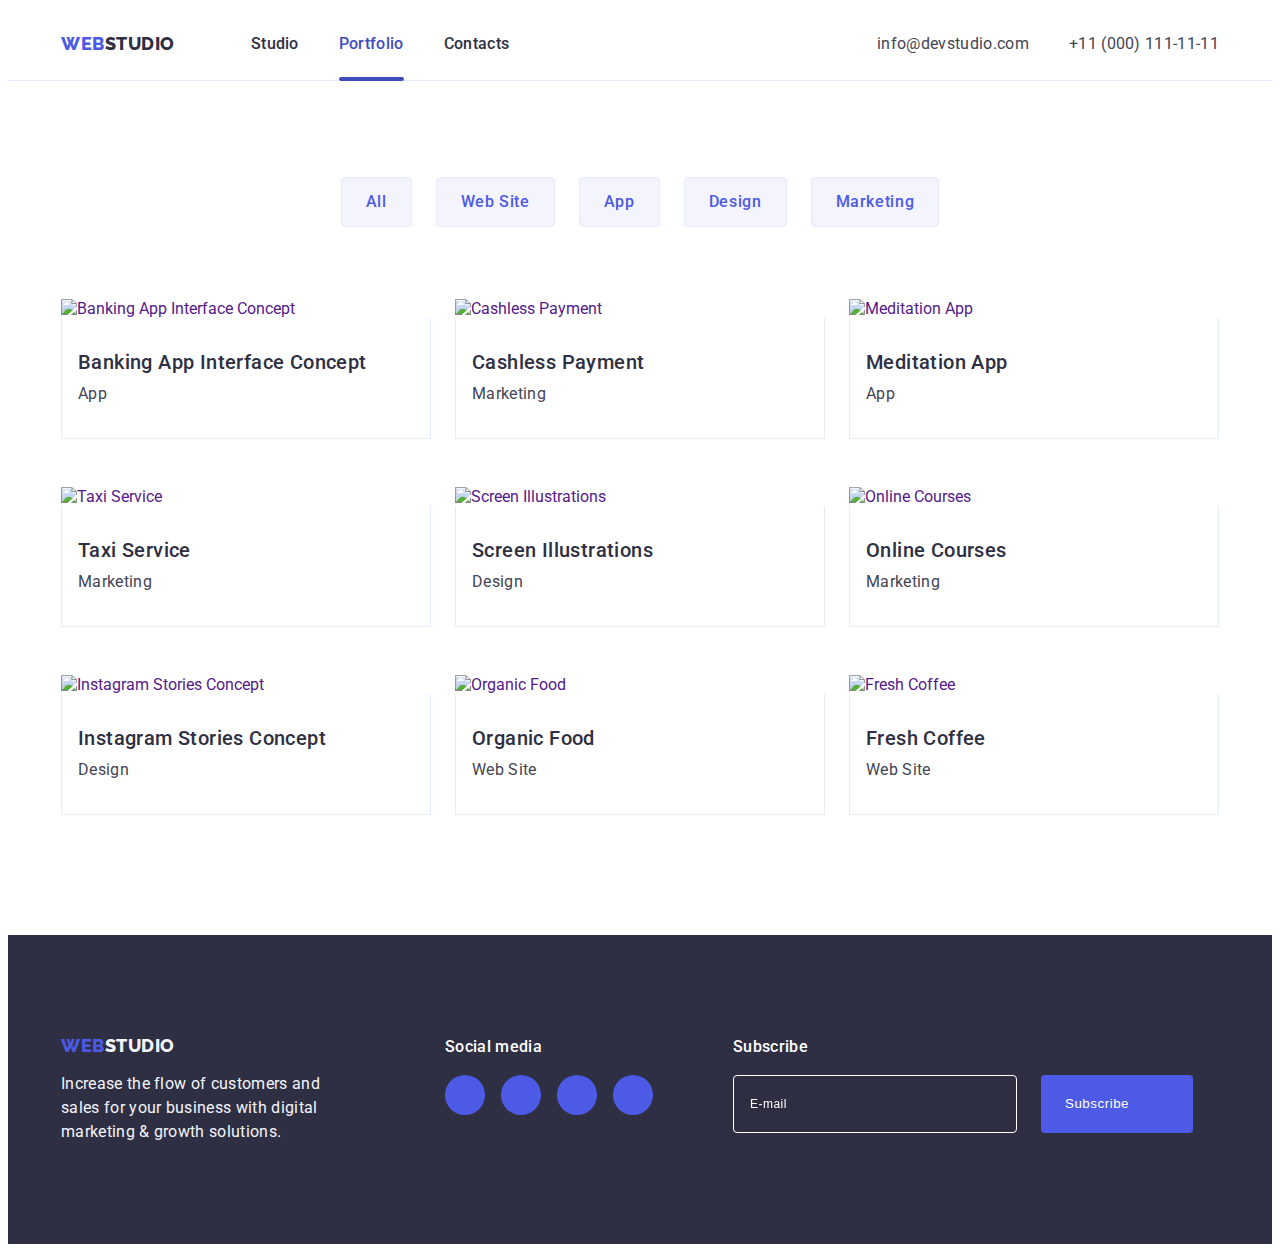
==== portfolio.html @ 2c28e445 "Adaptive hero" ====
<!DOCTYPE html>
<html lang="en">
  <head>
    <meta charset="UTF-8" />
    <meta http-equiv="X-UA-Compatible" content="IE=edge" />
    <meta name="viewport" content="width=device-width, initial-scale=1.0" />
    <title>Portfolio</title>
    <link rel="preconnect" href="https://fonts.googleapis.com" />
    <link rel="preconnect" href="https://fonts.gstatic.com" crossorigin />
    <link
      href="https://fonts.googleapis.com/css2?family=Raleway:wght@800&family=Roboto:wght@400;500;700;900&display=swap"
      rel="stylesheet"
    />
    <link
      rel="stylesheet"
      href="https://cdnjs.cloudflare.com/ajax/libs/modern-normalize/1.1.0/modern-normalize.min.css"
      integrity="sha512-wpPYUAdjBVSE4KJnH1VR1HeZfpl1ub8YT/NKx4PuQ5NmX2tKuGu6U/JRp5y+Y8XG2tV+wKQpNHVUX03MfMFn9Q=="
      crossorigin="anonymous"
      referrerpolicy="no-referrer"
    />
    <link rel="stylesheet" href="./css/styles.css" />
    <link rel="stylesheet" href="./css/media.css" />
  </head>
  <body>
    <!--Header Website-->
    <header class="header-main">
      <div class="container header-main-container">
        <nav class="nav-main">
          <a href="./index.html" class="logo link"
            >Web<span class="logo-header-text">Studio</span></a
          >
          <ul class="menu list">
            <li class="menu-item">
              <a class="menu-item-link link" href="./index.html">Studio</a>
            </li>
            <li class="menu-item">
              <a class="menu-item-link link current" href="./portfolio.html"
                >Portfolio</a
              >
            </li>
            <li class="menu-item">
              <a class="menu-item-link link" href="">Contacts</a>
            </li>
          </ul>
        </nav>
        <address class="address-main">
          <ul class="contact-main list">
            <li class="email">
              <a class="menu-item-address link" href="mailto:info@devstudio.com"
                >info@devstudio.com</a
              >
            </li>
            <li class="tel">
              <a class="menu-item-address link" href="tel:+110001111111"
                >+11 (000) 111-11-11</a
              >
            </li>
          </ul>
        </address>
      </div>
    </header>
    <!--Body Website-->
    <main>
      <!--Buttons & Projects-->
      <section class="projects">
        <div class="container projects-container">
          <h1 class="projects-title visuallyhidden">All projects</h1>
          <ul class="projects-menu-button list">
            <li class="projects-menu-item-button">
              <button type="button" class="projects-button">All</button>
            </li>
            <li class="projects-menu-item-button">
              <button type="button" class="projects-button">Web Site</button>
            </li>
            <li class="projects-menu-item-button">
              <button type="button" class="projects-button">App</button>
            </li>
            <li class="projects-menu-item-button">
              <button type="button" class="projects-button">Design</button>
            </li>
            <li class="projects-menu-item-button">
              <button type="button" class="projects-button">Marketing</button>
            </li>
          </ul>
          <ul class="projects-menu list">
            <li class="projects-menu-item">
              <a class="project-link link" href="">
                <div class="projects-color-wrap">
                  <img
                    class="projects-img"
                    src="./images/banking-app.jpg"
                    alt="Banking App Interface Concept"
                    width="360"
                  />
                  <p class="projects-cover-text">
                    14 Stylish and User-Friendly App Design Concepts · Task
                    Manager App · Calorie Tracker App · Exotic Fruit Ecommerce
                    App · Cloud Storage App
                  </p>
                </div>
                <div class="projects-wrap">
                  <h2 class="projects-subtitle">
                    Banking App Interface Concept
                  </h2>
                  <p class="projects-text">App</p>
                </div>
              </a>
            </li>
            <li class="projects-menu-item">
              <a class="project-link link" href="">
                <div class="projects-color-wrap">
                  <img
                    class="projects-img"
                    src="./images/cashless-payment.jpg"
                    alt="Cashless Payment"
                    width="360"
                  />
                  <p class="projects-cover-text">
                    14 Stylish and User-Friendly App Design Concepts · Task
                    Manager App · Calorie Tracker App · Exotic Fruit Ecommerce
                    App · Cloud Storage App
                  </p>
                </div>
                <div class="projects-wrap">
                  <h2 class="projects-subtitle">Cashless Payment</h2>
                  <p class="projects-text">Marketing</p>
                </div></a
              >
            </li>
            <li class="projects-menu-item">
              <a class="project-link link" href=""
                ><div class="projects-color-wrap">
                  <img
                    class="projects-img"
                    src="./images/meditation-app.jpg"
                    alt="Meditation App"
                    width="360"
                  />
                  <p class="projects-cover-text">
                    14 Stylish and User-Friendly App Design Concepts · Task
                    Manager App · Calorie Tracker App · Exotic Fruit Ecommerce
                    App · Cloud Storage App
                  </p>
                </div>
                <div class="projects-wrap">
                  <h2 class="projects-subtitle">Meditation App</h2>
                  <p class="projects-text">App</p>
                </div></a
              >
            </li>
            <li class="projects-menu-item">
              <a class="project-link link" href=""
                ><div class="projects-color-wrap">
                  <img
                    class="projects-img"
                    src="./images/taxi-service.jpg"
                    alt="Taxi Service"
                    width="360"
                  />
                  <p class="projects-cover-text">
                    14 Stylish and User-Friendly App Design Concepts · Task
                    Manager App · Calorie Tracker App · Exotic Fruit Ecommerce
                    App · Cloud Storage App
                  </p>
                </div>
                <div class="projects-wrap">
                  <h2 class="projects-subtitle">Taxi Service</h2>
                  <p class="projects-text">Marketing</p>
                </div></a
              >
            </li>
            <li class="projects-menu-item">
              <a class="project-link link" href=""
                ><div class="projects-color-wrap">
                  <img
                    class="projects-img"
                    src="./images/screen-illustrations.jpg"
                    alt="Screen Illustrations"
                    width="360"
                  />
                  <p class="projects-cover-text">
                    14 Stylish and User-Friendly App Design Concepts · Task
                    Manager App · Calorie Tracker App · Exotic Fruit Ecommerce
                    App · Cloud Storage App
                  </p>
                </div>
                <div class="projects-wrap">
                  <h2 class="projects-subtitle">Screen Illustrations</h2>
                  <p class="projects-text">Design</p>
                </div></a
              >
            </li>
            <li class="projects-menu-item">
              <a class="project-link link" href=""
                ><div class="projects-color-wrap">
                  <img
                    class="projects-img"
                    src="./images/online-courses.jpg"
                    alt="Online Courses"
                    width="360"
                  />
                  <p class="projects-cover-text">
                    14 Stylish and User-Friendly App Design Concepts · Task
                    Manager App · Calorie Tracker App · Exotic Fruit Ecommerce
                    App · Cloud Storage App
                  </p>
                </div>
                <div class="projects-wrap">
                  <h2 class="projects-subtitle">Online Courses</h2>
                  <p class="projects-text">Marketing</p>
                </div></a
              >
            </li>
            <li class="projects-menu-item">
              <a class="project-link link" href=""
                ><div class="projects-color-wrap">
                  <img
                    class="projects-img"
                    src="./images/instagram-stories.jpg"
                    alt="Instagram Stories Concept"
                    width="360"
                  />
                  <p class="projects-cover-text">
                    14 Stylish and User-Friendly App Design Concepts · Task
                    Manager App · Calorie Tracker App · Exotic Fruit Ecommerce
                    App · Cloud Storage App
                  </p>
                </div>
                <div class="projects-wrap">
                  <h2 class="projects-subtitle">Instagram Stories Concept</h2>
                  <p class="projects-text">Design</p>
                </div></a
              >
            </li>
            <li class="projects-menu-item">
              <a class="project-link link" href=""
                ><div class="projects-color-wrap">
                  <img
                    class="projects-img"
                    src="./images/organic-food.jpg"
                    alt="Organic Food"
                    width="360"
                  />
                  <p class="projects-cover-text">
                    14 Stylish and User-Friendly App Design Concepts · Task
                    Manager App · Calorie Tracker App · Exotic Fruit Ecommerce
                    App · Cloud Storage App
                  </p>
                </div>
                <div class="projects-wrap">
                  <h2 class="projects-subtitle">Organic Food</h2>
                  <p class="projects-text">Web Site</p>
                </div></a
              >
            </li>
            <li class="projects-menu-item">
              <a class="project-link link" href=""
                ><div class="projects-color-wrap">
                  <img
                    class="projects-img"
                    src="./images/fresh-coffee.jpg"
                    alt="Fresh Coffee"
                    width="360"
                  />
                  <p class="projects-cover-text">
                    14 Stylish and User-Friendly App Design Concepts · Task
                    Manager App · Calorie Tracker App · Exotic Fruit Ecommerce
                    App · Cloud Storage App
                  </p>
                </div>
                <div class="projects-wrap">
                  <h2 class="projects-subtitle">Fresh Coffee</h2>
                  <p class="projects-text">Web Site</p>
                </div></a
              >
            </li>
          </ul>
        </div>
      </section>
    </main>
    <!--Footer Website-->
    <footer class="footer-main">
      <div class="container logo-footer-container">
        <div class="logo-footer">
          <a href="./index.html" class="logo link"
            >Web<span class="logo-footer-text">Studio</span></a
          >
          <p class="text-footer">
            Increase the flow of customers and sales for your business with
            digital marketing & growth solutions.
          </p>
        </div>
        <div class="social">
          <p class="social-title">Social media</p>
          <ul class="social-footer-list list">
            <li class="social-footer-item">
              <a href="" class="social-footer-link">
                <svg class="social-list-icon" width="24" height="24">
                  <use href="./images/icons.svg#icon-footer-instagram"></use>
                </svg>
              </a>
            </li>
            <li class="social-footer-item">
              <a href="" class="social-footer-link">
                <svg class="social-list-icon" width="24" height="24">
                  <use href="./images/icons.svg#icon-footer-twitter"></use>
                </svg>
              </a>
            </li>
            <li class="social-footer-item">
              <a href="" class="social-footer-link">
                <svg class="social-list-icon" width="24" height="24">
                  <use href="./images/icons.svg#icon-footer-facebook"></use>
                </svg>
              </a>
            </li>
            <li class="social-footer-item">
              <a href="" class="social-footer-link">
                <svg class="social-list-icon" width="24" height="24">
                  <use href="./images/icons.svg#icon-team-linkedin"></use>
                </svg>
              </a>
            </li>
          </ul>
        </div>
        <div class="subscribe">
          <p class="subscribe-title">Subscribe</p>
          <form class="subscribe-form">
            <label class="subscribe-label">
              <input
                type="email"
                placeholder="E-mail"
                class="subscribe-text"
                name="subscribe"
                pattern="([A-z0-9_.-]{1,})@([A-z0-9_.-]{1,}).([A-z]{2,8})"
                required
              />
            </label>
            <button type="submit" class="subscribe-btn">
              <span class="subscribe-wrapper"
                >Subscribe
                <svg class="subscribe-icon" width="24" height="24">
                  <use href="./images/icons.svg#icon-subscribe"></use>
                </svg>
              </span>
            </button>
          </form>
        </div>
      </div>
    </footer>
  </body>
</html>
---- css/styles.css ----
/*---------------VAR---------------*/
:root{
    --color-main-text:#2e2f42;
    --color-second-text: #434455;
    --color-hover: #404BBF;
    --color-logo-button: #4D5AE5;
    --color-fon-text-button: #FFFFFF;
    --color-footer-fon: #F4F4FD;
    --color-border-button: #E7E9FC;
    --primary-font: 'Roboto', sans-serif;
    --secondary-font: 'Raleway', sans-serif;
    --background-color: #FFFFFF;
    --bg-gradient: linear-gradient(rgba(46, 47, 66, 0.7), rgba(46, 47, 66, 0.7));
    --transform-hover-focus: 250ms cubic-bezier(0.4, 0, 0.2, 1);
}

/*---------------MAIN---------------*/
h1, h2, h3, h4, h5, h6, p{
    margin-top: 0;
    margin-bottom: 0;
}

ul, ol{
    margin-top: 0;
    margin-bottom: 0;
    padding-left: 0;
}

button{
    cursor: pointer;
}

img{    
    display: block;
    max-width: 100%;
    height: auto;
}

.list{
    list-style: none;
}

.link{
    text-decoration: none;
}

body {
    font-family: var(--primary-font);
    color: var(--color-second-text);   
    background-color: var(--background-color);
}

.container {
    max-width: 428px;
    padding-left: 15px;
    padding-right: 15px;
    margin-left: auto;
    margin-right: auto;
}

/* .container{
    max-width: 1158px;
    padding: 0 15px;
    margin: 0 auto;
} */

.section{
    padding-top: 120px;
    padding-bottom: 120px;
}

/*---------------HEADER---------------*/
.header-main-container{
display: flex;
align-items: center;
}

.header-main {
    padding-top: 24px;
    padding-bottom: 24px;
    border-bottom: solid 1px #E7E9FC;    
}

.nav-main {
    display: flex;
    align-items: center;
}

.logo {
    font-family: var(--secondary-font);
    font-weight: 800;
    font-size: 18px;
    line-height: 1.17;
    letter-spacing: 0.03em;
    text-transform: uppercase;
    color: var(--color-logo-button);
    margin-right: 76px;
}

.logo-header-text{
    color: var(--color-main-text);
}

.menu {
    display: flex;
    align-items: center;
    gap: 40px;
}

.menu-item {
}

.menu-item-link { 
    font-weight: 500;
    font-size: 16px;
    line-height: 1.5;
    letter-spacing: 0.02em;
    color: var(--color-main-text); 
    transition: color var(--transform-hover-focus);
}

.menu-item-address{
    line-height: 1.5;
    letter-spacing: 0.02em;
    color: var(--color-second-text);
    transition: color var(--transform-hover-focus);
}

.menu-item-link:hover,
.menu-item-link:focus,
.menu-item-address:hover,
.menu-item-address:focus
{
    color: var(--color-hover);    
}

.address-main {    
    font-style: normal;      
    line-height: 1.5;
    letter-spacing: 0.02em;
    color: var(--color-second-text);
    margin-left: auto;
}

.contact-main {    
    color: var(--color-second-text);
    display: flex;
    align-items: center;    
    gap: 40px;
}

.email {        
    line-height: 1.5;         
    letter-spacing: 0.02em;
    color: var(--color-second-text);
}

.tel {    
    line-height: 1.5;
    letter-spacing: 0.02em;
    color: var(--color-second-text);
}

.current{
    position: relative;
    color: var(--color-hover);
}

.current::after{
    content: '';
    position: absolute;
    left: 0;
    bottom: -28px;
    width: 100%;
    height: 4px;
    border-radius: 2px;
    background-color: var(--color-hover);
}

/*---------------HERO---------------*/
.hero {
    background-color: var(--color-main-text);   
    background-image: var(--bg-gradient), url(../images/hero-bg-mob.jpg); 
    background-repeat: no-repeat;
    background-position: center;
    background-size: cover;
    padding-top: 112px;
    padding-bottom: 112px;
    max-width: 1440px;;            
}

@media (min-device-pixel-ratio: 2),
(min-resolution: 192dpi),
(min-resolution: 2dppx) {
    .hero {
        background-image: var(--bg-gradient), url(../images/hero-bg-mob2x.jpg);
    }
}

.hero-title {      
/*    font-size: 56px;
    line-height: 1.07;*/
    font-size: 36px;
    line-height: 1.11;
    text-align: center;
    letter-spacing: 0.02em;
    color: var(--color-fon-text-button);
    max-width: 496px;    
    margin-left: auto;
    margin-right: auto;
    margin-bottom: 48px;
}

.hero-button {
    background-color: var(--color-logo-button);
    box-shadow: 0px 4px 4px rgba(0, 0, 0, 0.15);
    border-radius: 4px;
    font-family: var(--primary-font);
    font-weight: 500;
    font-size: 16px;
    line-height: 1.5;
    letter-spacing: 0.04em;
    color: var(--color-fon-text-button);
    padding: 16px 32px;
    margin: 0 auto;
    display: block;
    border:none;
    transition: background-color var(--transform-hover-focus), box-shadow var(--transform-hover-focus);
}

.hero-button:hover,
.hero-button:focus {
background-color: var(--color-hover);
box-shadow: 0px 4px 4px rgba(0, 0, 0, 0.15);
}

/*---------------BENEFITS---------------*/

.benefits {
}

.benefits-title {      
}

.benefits-menu {
    display: flex;
    align-items: center;
    justify-content: center;
    flex-wrap: wrap;
    gap: 24px;
}

.benefits-menu-item {
    width: calc((100% - 72px) / 4);
}

.benefits-subtitle {
    font-weight: 500;
    font-size: 20px;
    line-height: 1.2;
    letter-spacing: 0.02em;
    color: var(--color-main-text);
    margin-bottom: 8px;
}

.benefits-text {
    line-height: 1.5;
    letter-spacing: 0.01em;
    color: var(--color-second-text);
    max-width: 264px;
}

.benefits-svg{
    display: flex;
    justify-content: center;
    align-items: center;
    background-color: var(--color-footer-fon);
    border-radius: 4px;
    width: 264px;
    height: 112px;
    margin-bottom: 8px;
}

/*---------------WE DOING---------------*/
.we-doing {
    padding-bottom: 120px;
}

.we-doing-title {
    font-size: 36px;
    line-height: 1.11;
    text-align: center;
    letter-spacing: 0.02em;
    text-transform: capitalize;
    color: var(--color-main-text);    
}

.we-doing-menu {
    display: flex;
    align-items: center;
    gap: 24px;
    margin-top: 72px;    
    justify-content: center;
    flex-wrap: wrap;
}

.we-doing-menu-item {
    width: calc((100% - 48px) / 3);
}

.we-doing-img {
}

/*---------------TEAM---------------*/

.team {
    background-color: var(--color-footer-fon); 
}

.team-title {
    font-size: 36px;
    line-height: 1.11;
    text-align: center;
    letter-spacing: 0.02em;
    text-transform: capitalize;
    color: var(--color-main-text);
    margin-bottom: 72px;    
}

.team-menu {
    display: flex;
    align-items: center;
    gap: 24px;            
    justify-content: center;
    flex-wrap: wrap;
}

.team-menu-item {
    background-color: var(--color-fon-text-button);
    box-shadow: 0px 1px 6px rgba(46, 47, 66, 0.08), 0px 1px 1px rgba(46, 47, 66, 0.16), 0px 2px 1px rgba(46, 47, 66, 0.08);
    border-radius: 0px 0px 4px 4px;
    width: calc((100% - 72px) / 4);
}

.team-img {
}

.team-subtitle {
    font-weight: 500;
    font-size: 20px;
    line-height: 1.2;
    text-align: center;
    letter-spacing: 0.02em;
    color: var(--color-main-text);
    margin-bottom: 8px;
}

.team-text {
    line-height: 1.5;
    text-align: center;
    letter-spacing: 0.02em;
    color: var(--color-second-text);   
}

.team-wrap{
    padding-top: 32px;
    padding-bottom: 32px;
    box-shadow: 0px 1px 6px rgba(46, 47, 66, 0.08), 0px 1px 1px rgba(46, 47, 66, 0.16), 0px 2px 1px rgba(46, 47, 66, 0.08);
    border-radius: 0px 0px 4px 4px;
}

.social-list-team{
    display: flex;
    justify-content: center;
    gap: 24px;
    margin-top: 8px;    
}

.social-list-team-item{
width: 40px;
height: 40px;
}

.social-link-team{
    width: 100%;
    height: 100%;
    border-radius: 50%;
    background-color: var(--color-logo-button);
    display: flex;
    justify-content: center;
    align-items: center;
    transition: background-color var(--transform-hover-focus);
}

.social-link-team:hover,
.social-link-team:focus{
    background-color: var(--color-hover);
}

.social-list-icon {
    fill: var(--color-footer-fon);    
    transition: fill var(--transform-hover-focus);
}

.social-link-team:hover .social-list-icon,
.social-link-team:focus .social-list-icon {
    fill: var(--color-footer-fon);
}

/*-------------CUSTOMERS------------------*/
.customers {}

.section {}

.container {}

.customers-title {
    font-size: 36px;
    line-height: 1.11;
    text-align: center;
    letter-spacing: 0.02em;
    color: var(--color-main-text);    
    margin-bottom: 72px;
}

.customers-list {
    display: flex;
    align-items: center;
    justify-content: center;
    flex-wrap: wrap;
    gap: 24px;    
}

.customers-list-item {  
    width: calc((100% - 120px) / 6);
    width: 168px;
    height: 88px;
}

.customers-icon {
    fill:#8E8F99;
    transition: fill var(--transform-hover-focus);    
}

.customers-link{
    display: flex;
    justify-content: center;
    align-items: center;
    width: 100%;
    height: 100%;
    border: 1px solid #8E8F99;
    border-radius: 4px;
    transition: border-color var(--transform-hover-focus);
}

.customers-link:hover, .customers-link:focus{
border-color: var(--color-hover);
}

.customers-link:hover .customers-icon,
.customers-link:focus .customers-icon {
    fill: var(--color-hover);        
}
/*---------------PROJECTS---------------*/

.projects-container{
}
    
.projects {
    padding-top: 96px;
    padding-bottom: 120px;
}

.projects-title {}

.projects-menu-button {
    display: flex;
    align-items: center;
    gap: 24px;
    justify-content: center;
    flex-wrap: wrap;
    margin-bottom: 72px;
}

.projects-menu-item-button {     
}

.projects-button {
    background: var(--color-footer-fon);
    border: 1px solid var(--color-border-button);
    font-size: 16px;
    border-radius: 4px;
    font-weight: 500;
    line-height: 1.5;
    text-align: center;
    color: var(--color-logo-button);
    font-family: var(--primary-font);
    letter-spacing: 0.04em;
    padding: 12px 24px;
    transition: color var(--transform-hover-focus),
    background-color var(--transform-hover-focus),
    box-shadow var(--transform-hover-focus);
}

.projects-menu {
    display: flex;
    align-items: center;
    gap: 48px 24px;
    justify-content: center;
    flex-wrap: wrap;    
}

.projects-menu-item {
    width: calc((100% - 48px) / 3);       
}

.projects-color-wrap{
    position: relative;
    overflow: hidden;
}

.projects-cover-text {
    position: absolute;
    top: 0;
    line-height: 1.50;
    letter-spacing: 0.02em;
    color: var(--color-footer-fon);
    background-color: var(--color-logo-button);
    height: 100%;
    padding-top: 40px;
    padding-left: 32px;
    padding-right: 32px;
    transform: translateY(100%);
    overflow: auto;
    transition: transform var(--transform-hover-focus);
}

.projects-img {    
}

.projects-subtitle {
    font-weight: 500;
    font-size: 20px;
    line-height: 1.2;
    letter-spacing: 0.02em;
    color: var(--color-main-text);
    margin-bottom: 8px;
    
}

.projects-text {
    line-height: 1.5;
    letter-spacing: 0.02em;
    color: var(--color-second-text);
    transition: color var(--transform-hover-focus);    
}

.projects-text-button:hover,
.projects-text-button:focus{
    color: var(--color-fon-text-button);
}

.projects-button:hover,
.projects-button:focus {
    background-color: var(--color-hover);
    color: var(--color-fon-text-button);
    box-shadow: 0px 4px 4px rgba(0, 0, 0, 0.15);
}

.project-link {
    display: block;
    transition: box-shadow var(--transform-hover-focus);
    }

.project-link:hover,
.project-link:focus{
    box-shadow: 0px 1px 6px rgba(46, 47, 66, 0.08),
    0px 1px 1px rgba(46, 47, 66, 0.16), 0px 2px 1px rgba(46, 47, 66, 0.08);
}

.project-link:hover .projects-cover-text,
.project-link:focus .projects-cover-text{
    transform: translate(0);    
}

.projects-wrap {
    padding-top: 32px;
    padding-bottom: 32px;
    padding-left: 16px;
    border: 1px solid #E7E9FC;
    border-top:none;
}

/*---------------FOOTER---------------*/

.footer-main{
    background: var(--color-main-text);
    padding-top: 100px;
    padding-bottom: 100px;
}

.text-footer {      
    line-height: 1.5;
    letter-spacing: 0.02em;
    color: var(--color-footer-fon);
    margin-top: 16px;
    max-width: 264px;
}

.logo-footer-text {
    color: var(--color-footer-fon);    
}

.logo-footer-container{
    display: flex;
    align-items: baseline;
    justify-content: baseline;
}

.social{
    margin-left: 120px;    
}

.social-title {
font-weight: 500;
line-height: 1.50;
letter-spacing: 0.02em;
color: var(--background-color);
}

.social-footer-list {
    display: flex;
    justify-content: start;
    gap: 16px;
    margin-top: 16px;
}

.social-footer-item{
    width: 40px;
    height: 40px;
}

.social-footer-link {
    width: 100%;
    height: 100%;
    border-radius: 50%;
    background-color: var(--color-logo-button);
    display: flex;
    justify-content: center;
    align-items: center;
    transition: background-color var(--transform-hover-focus);
}

.social-footer-link:hover,
.social-footer-link:focus {
    background-color: #31D0AA;
}

.social-list-icon {
    fill: var(--color-footer-fon);
    transition: fill var(--transform-hover-focus);
}

.social-footer-link:hover .social-list-icon,
.social-footer-link:focus .social-list-icon {
    fill: var(--color-footer-fon);
}

.subscribe {
    margin-left:80px;
}

.subscribe-title {    
    font-weight: 500;
    line-height: 1.50;
    letter-spacing: 0.02em;
    color: var(--background-color);
    margin-bottom: 16px;
}

.subscribe-form {
    display: flex;
}

.subscribe-text{
    border: 1px solid var(--background-color);
    filter: drop-shadow(0px 4px 4px rgba(0, 0, 0, 0.15));
    border-radius: 4px;
    outline: none;    
    width: 264px;
    height: 40px;
    background-color: transparent;
    padding-left: 16px;
    padding-top: 8px;
    padding-bottom: 8px;
    color: var(--background-color);  
    font-size: 12px;
    line-height: 2.0;
    letter-spacing: 0.04em;
}

.subscribe-text::placeholder {
    color: var(--background-color);  
    font-size: 12px;
    line-height: 2.0;
    align-items: center;
    letter-spacing: 0.04em;
}

.subscribe-label {
    margin-right: 24px;
}

.subscribe-btn {
    background-color: var(--color-logo-button);
    border-radius: 4px;
    font-weight: 500;
    line-height: 1.5;
    align-items: center;
    text-align: center;
    letter-spacing: 0.04em;
    padding: 8px 64px 8px 24px;
    color: var(--color-fon-text-button);
    border: none;
    transition: background-color var(--transform-hover-focus), box-shadow var(--transform-hover-focus);
}

.subscribe-btn:hover,
.subscribe-btn:focus {
    background-color: var(--color-hover);
    box-shadow: 0px 4px 4px rgba(0, 0, 0, 0.15);
}

.subscribe-wrapper{
    position: relative;    
}

.subscribe-icon{
    position: absolute;
    margin-left: 16px;
    fill: var(--color-footer-fon);
    transition: fill var(--transform-hover-focus);
}

/*--------------MODAL WINDOW-----------------*/
.backdrop {
    position: fixed;
    z-index: 100;
    top: 0;
    left: 0;
    width: 100%;
    height: 100%;
    background-color:rgba(46, 47, 66, 0.4);
    transition: opacity var(--transform-hover-focus), visibility var(--transform-hover-focus);
}

.modal {
    position: absolute;
    top: 50%;
    left:50%;
    transform: translate(-50%, -50%) scaleY(1);
    transition: transform var(--transform-hover-focus);
    width: 408px;
    height: 576px;
    background-color:#FCFCFC;
    box-shadow: 0px 1px 1px rgba(0, 0, 0, 0.14), 0px 1px 3px rgba(0, 0, 0, 0.12), 0px 2px 1px rgba(0, 0, 0, 0.2);
    border-radius: 4px;
    padding: 72px 24px 24px 24px;    
}

.backdrop.is-hidden .modal {
    transform: translate(-50%, -50%) scaleY(0);
}

.modal-close-btn {
    position: absolute;
    top: 24px;
    right: 24px;
    display: flex;
    justify-content:center;
    align-items: center;
    width: 24px;
    height: 24px;
    background-color:var(--color-border-button);
    border: 1px solid rgba(0, 0, 0, 0.1);
    border-radius: 50%;
    transition: background-color var(--transform-hover-focus);
}

.modal-close-btn:hover,
.modal-close-btn:focus{
    background-color: var(--color-hover);
}

.modal-close-btn-icon{
transition: fill var(--transform-hover-focus);
}

.modal-close-btn:hover .modal-close-btn-icon,
.modal-close-btn:focus .modal-close-btn-icon {
    fill: var(--color-fon-text-button);
        
}

.backdrop.is-hidden{
    opacity: 0;
    visibility: hidden;
    pointer-events: none;
}

.no-scroll{
overflow: hidden;
}

/*--------------MODAL FORM---------------------*/
.modal-title {
    font-weight: 500;
    line-height: 1.5;
    text-align: center;
    letter-spacing: 0.02em;
    color: var(--color-main-text);    
    margin-bottom: 16px;
}

.modal-form {
    display: flex;
    flex-direction: column;
}

.modal-form-input {
    width: 100%;
    height: 40px;
    border: 1px solid rgba(46, 47, 66, 0.4);
    border-radius: 4px;
    padding-left: 38px;  
    transition: border-color var(--transform-hover-focus);  
}

.modal-form-input-desc {
    display: block;
    font-size: 12px;
    line-height: 1.17;
    letter-spacing: 0.04em;
    color: #8E8F99;
    margin-bottom: 4px;
}

.modal-label{
    margin-bottom: 8px;
}

.input-icon-wrapper{
    display: block;
    position: relative;
}

.user-name-icon{
    position: absolute;
    top: 50%;
    left: 16px;
    transform: translateY(-50%);
    transition: fill var(--transform-hover-focus);
}

.modal-form-input:focus {
    outline: none;
    border-color: var(--color-logo-button);
}

.modal-form-input:focus + .user-name-icon{
    fill: var(--color-logo-button);
}

.modal-form-comment{
    resize: none;
    width: 100%;
    height: 120px;
    padding: 8px 16px;
    border: 1px solid rgba(46, 47, 66, 0.4);
    border-radius: 4px;
    transition: border-color var(--transform-hover-focus);
}

.modal-form-comment:focus{
    outline: none;
    border-color: var(--color-logo-button);
}

.modal-form-comment::placeholder {
    font-size: 12px;
    line-height: 1.17;
    letter-spacing: 0.04em;
    color: rgba(46, 47, 66, 0.4);
}

.modal-form-checkbox{
    transition: border-color var(--transform-hover-focus);
}

.modal-form-checkbox-desc{
    display: flex;
    align-items: center;
    font-size: 12px;
    line-height: 1.17;
    letter-spacing: 0.04em;
    color: #8E8F99;
    margin-bottom: 24px;
}

.modal-form-checkbox-desc span {
    width: 16px;
    height: 16px;
    border: 1px solid rgba(46, 47, 66, 0.4);
    border-radius: 2px;
    cursor: pointer;
    margin-right: 8px;
    display: flex;
    align-items: center;
    justify-content: center;
    fill: transparent;
}

.modal-form-checkbox:checked+.modal-form-checkbox-desc span {
    background-color: var(--color-hover);
    border: none;
    fill: var(--background-color);
}

.modal-form-checkbox:focus+.modal-form-checkbox-desc span {
    border-color: var(--color-logo-button);
}

/*.modal-form-checkbox-desc::before{
    content: '';
    display: block;
    width: 16px;
    height: 16px;
    border: 1px solid rgba(46, 47, 66, 0.4);
    border-radius: 2px;
    cursor: pointer;
    margin-right: 8px;
}

.modal-form-checkbox:checked + .modal-form-checkbox-desc::before{
    background-color: var(--color-hover);
    border: 1px solid #404BBF;
    border-radius: 2px;
    background-image: url(../images/checkbox-modal.svg);
    background-repeat: no-repeat;   
    background-position: center; 
}

.modal-form-checkbox:focus + .modal-form-checkbox-desc::before {
    border-color: var(--color-logo-button);
}*/

.modal-send-button {
    background-color: var(--color-logo-button);
    align-self: center;
    min-width: 169px;
    height: 56px;
    box-shadow: 0px 4px 4px rgba(0, 0, 0, 0.15);
    border-radius: 4px;
    font-family: var(--primary-font);
    font-weight: 500;
    font-size: 16px;
    line-height: 1.5;
    letter-spacing: 0.04em;
    color: var(--color-fon-text-button);
    padding: 16px 32px;
    margin: 0 auto;
    display: block;
    border: none;
    transition: background-color var(--transform-hover-focus), box-shadow var(--transform-hover-focus);
}

.modal-send-button:hover,
.modal-send-button:focus {
    background-color: var(--color-hover);
    box-shadow: 0px 4px 4px rgba(0, 0, 0, 0.15);
}

.link-policy {
    color: var(--color-logo-button);
}

.link-policy:hover,
.link-policy:focus {
    color: var(--color-hover);
}
/*-----------HIDDEN TEXT---------------------*/

.visuallyhidden {
    position: absolute;
    width: 1px;
    height: 1px;
    margin: -1px;
    border: 0;
    padding: 0;
    white-space: nowrap;
    clip-path: inset(100%);
    clip: rect(0 0 0 0);
    overflow: hidden;
}
---- css/media.css ----
@media screen and (min-width: 480px) {
    .container {
        max-width: 480px;
    }
}

@media screen and (min-width: 768px) {
    .container {
        max-width: 768px;
    }

    .hero {    
    background-image: var(--bg-gradient), url(../images/hero-bg-tab.jpg);
    }

@media (min-device-pixel-ratio: 2),
(min-resolution: 192dpi),
(min-resolution: 2dppx) {
    .hero {
        background-image: var(--bg-gradient), url(../images/hero-bg-tab2x.jpg);
    }
}

.hero-title {
    font-size: 56px;
    line-height: 1.07;
}

}    

@media screen and (min-width: 1200px) {
    .container {
        max-width: 1158px;
    }

    /*---------------HERO---------------*/
.hero {
    padding-top: 188px;
    padding-bottom: 188px;
    background-image: var(--bg-gradient), url(../images/hero-bg.jpg);
}

@media (min-device-pixel-ratio: 2),
(min-resolution: 192dpi),
(min-resolution: 2dppx) {
    .hero {
        background-image: var(--bg-gradient), url(../images/hero-bg2x.jpg);
    }
}
}
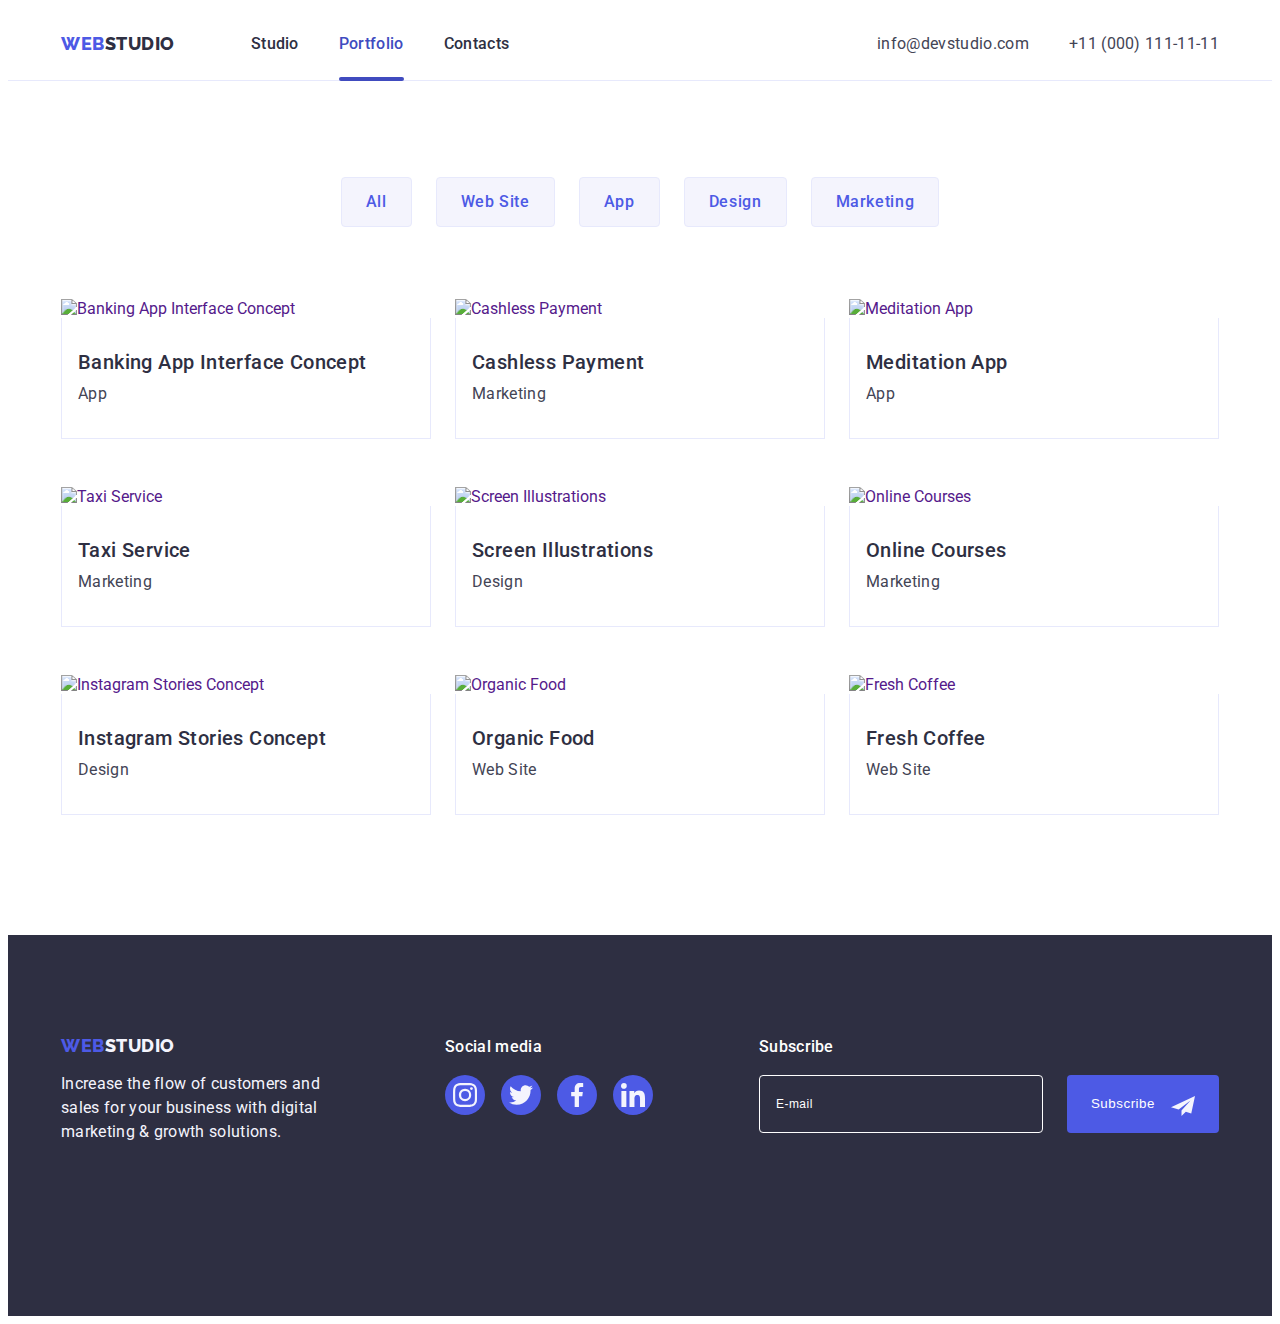
==== commit ed0c8bbe: "Add adaptive header" ====
--- a/portfolio.html
+++ b/portfolio.html
@@ -57,6 +57,11 @@
             </li>
           </ul>
         </address>
+        <button class="menu-button" type="button">
+          <svg class="menu-icon" width="32" height="22">
+            <use href="./images/icons.svg#icon-menu"></use>
+          </svg>
+        </button>
       </div>
     </header>
     <!--Body Website-->
--- a/css/styles.css
+++ b/css/styles.css
@@ -34,6 +34,7 @@
     display: block;
     max-width: 100%;
     height: auto;
+    width: 100%;
 }
 
 .list{
@@ -58,21 +59,16 @@
     margin-right: auto;
 }
 
-/* .container{
-    max-width: 1158px;
-    padding: 0 15px;
-    margin: 0 auto;
-} */
-
 .section{
-    padding-top: 120px;
-    padding-bottom: 120px;
+    padding-top: 96px;
+    padding-bottom: 96px;
 }
 
 /*---------------HEADER---------------*/
 .header-main-container{
 display: flex;
 align-items: center;
+justify-content: space-between;
 }
 
 .header-main {
@@ -83,7 +79,7 @@
 
 .nav-main {
     display: flex;
-    align-items: center;
+    align-items: center;    
 }
 
 .logo {
@@ -101,80 +97,8 @@
     color: var(--color-main-text);
 }
 
-.menu {
-    display: flex;
-    align-items: center;
-    gap: 40px;
-}
-
-.menu-item {
-}
-
-.menu-item-link { 
-    font-weight: 500;
-    font-size: 16px;
-    line-height: 1.5;
-    letter-spacing: 0.02em;
-    color: var(--color-main-text); 
-    transition: color var(--transform-hover-focus);
-}
-
-.menu-item-address{
-    line-height: 1.5;
-    letter-spacing: 0.02em;
-    color: var(--color-second-text);
-    transition: color var(--transform-hover-focus);
-}
-
-.menu-item-link:hover,
-.menu-item-link:focus,
-.menu-item-address:hover,
-.menu-item-address:focus
-{
-    color: var(--color-hover);    
-}
-
-.address-main {    
-    font-style: normal;      
-    line-height: 1.5;
-    letter-spacing: 0.02em;
-    color: var(--color-second-text);
-    margin-left: auto;
-}
-
-.contact-main {    
-    color: var(--color-second-text);
-    display: flex;
-    align-items: center;    
-    gap: 40px;
-}
-
-.email {        
-    line-height: 1.5;         
-    letter-spacing: 0.02em;
-    color: var(--color-second-text);
-}
-
-.tel {    
-    line-height: 1.5;
-    letter-spacing: 0.02em;
-    color: var(--color-second-text);
-}
-
-.current{
-    position: relative;
-    color: var(--color-hover);
-}
-
-.current::after{
-    content: '';
-    position: absolute;
-    left: 0;
-    bottom: -28px;
-    width: 100%;
-    height: 4px;
-    border-radius: 2px;
-    background-color: var(--color-hover);
+.menu, .address-main {
+    display: none;
 }
 
 /*---------------HERO---------------*/
@@ -186,7 +110,7 @@
     background-size: cover;
     padding-top: 112px;
     padding-bottom: 112px;
-    max-width: 1440px;;            
+    /* max-width: 1440px;             */
 }
 
 @media (min-device-pixel-ratio: 2),
@@ -244,71 +168,39 @@
 
 .benefits-menu {
     display: flex;
-    align-items: center;
     justify-content: center;
     flex-wrap: wrap;
     gap: 24px;
 }
 
 .benefits-menu-item {
-    width: calc((100% - 72px) / 4);
+    flex-basis: 100%;    
 }
 
 .benefits-subtitle {
-    font-weight: 500;
-    font-size: 20px;
-    line-height: 1.2;
+    font-weight: 700;
+    font-size: 36px;
+    line-height: 1.11;
     letter-spacing: 0.02em;
     color: var(--color-main-text);
     margin-bottom: 8px;
 }
 
 .benefits-text {
+    font-weight: 500;
+    font-size: 16px;
     line-height: 1.5;
     letter-spacing: 0.01em;
-    color: var(--color-second-text);
-    max-width: 264px;
+    color: var(--color-second-text);    
 }
 
 .benefits-svg{
-    display: flex;
-    justify-content: center;
-    align-items: center;
-    background-color: var(--color-footer-fon);
-    border-radius: 4px;
-    width: 264px;
-    height: 112px;
-    margin-bottom: 8px;
+    display: none;
 }
 
 /*---------------WE DOING---------------*/
 .we-doing {
-    padding-bottom: 120px;
-}
-
-.we-doing-title {
-    font-size: 36px;
-    line-height: 1.11;
-    text-align: center;
-    letter-spacing: 0.02em;
-    text-transform: capitalize;
-    color: var(--color-main-text);    
-}
-
-.we-doing-menu {
-    display: flex;
-    align-items: center;
-    gap: 24px;
-    margin-top: 72px;    
-    justify-content: center;
-    flex-wrap: wrap;
-}
-
-.we-doing-menu-item {
-    width: calc((100% - 48px) / 3);
-}
-
-.we-doing-img {
+    display: none;
 }
 
 /*---------------TEAM---------------*/
@@ -339,7 +231,7 @@
     background-color: var(--color-fon-text-button);
     box-shadow: 0px 1px 6px rgba(46, 47, 66, 0.08), 0px 1px 1px rgba(46, 47, 66, 0.16), 0px 2px 1px rgba(46, 47, 66, 0.08);
     border-radius: 0px 0px 4px 4px;
-    width: calc((100% - 72px) / 4);
+    flex-basis: 100%;    
 }
 
 .team-img {
@@ -428,12 +320,12 @@
     align-items: center;
     justify-content: center;
     flex-wrap: wrap;
-    gap: 24px;    
+    gap: 16px;    
 }
 
 .customers-list-item {  
     width: calc((100% - 120px) / 6);
-    width: 168px;
+    width: 190px;
     height: 88px;
 }
 
@@ -595,30 +487,44 @@
 
 .footer-main{
     background: var(--color-main-text);
-    padding-top: 100px;
-    padding-bottom: 100px;
-}
-
-.text-footer {      
+    padding-top: 96px;
+    padding-bottom: 96px;
+}
+
+ .logo-footer {
+    margin: 0 auto;    
+} 
+
+.logo {
+    display: block;
+    margin: 0 auto; 
+    text-align: center;    
+}
+
+.logo-footer-text {
+    color: var(--color-footer-fon);
+}
+
+.text-footer {
     line-height: 1.5;
     letter-spacing: 0.02em;
     color: var(--color-footer-fon);
     margin-top: 16px;
-    max-width: 264px;
-}
-
-.logo-footer-text {
-    color: var(--color-footer-fon);    
+    max-width: 264px;  
+    margin-bottom: 72px;
 }
 
 .logo-footer-container{
     display: flex;
     align-items: baseline;
-    justify-content: baseline;
+    justify-content: baseline;    
+    flex-wrap: wrap;
 }
 
 .social{
-    margin-left: 120px;    
+    margin: 0 auto;
+    text-align:center;  
+    margin-bottom: 72px;
 }
 
 .social-title {
@@ -667,7 +573,8 @@
 }
 
 .subscribe {
-    margin-left:80px;
+    margin: 0 auto;
+    text-align:center;
 }
 
 .subscribe-title {    
@@ -679,24 +586,24 @@
 }
 
 .subscribe-form {
-    display: flex;
+    display: block;     
 }
 
 .subscribe-text{
     border: 1px solid var(--background-color);
-    filter: drop-shadow(0px 4px 4px rgba(0, 0, 0, 0.15));
+    /*box-shadow: 0px 4px 4px rgba(0, 0, 0, 0.15);*/
     border-radius: 4px;
-    outline: none;    
-    width: 264px;
+    outline: none;        
+    width: 100%;
     height: 40px;
     background-color: transparent;
     padding-left: 16px;
     padding-top: 8px;
     padding-bottom: 8px;
     color: var(--background-color);  
-    font-size: 12px;
+    font-size: 16px;
     line-height: 2.0;
-    letter-spacing: 0.04em;
+    letter-spacing: 0.04em;    
 }
 
 .subscribe-text::placeholder {
@@ -704,11 +611,12 @@
     font-size: 12px;
     line-height: 2.0;
     align-items: center;
-    letter-spacing: 0.04em;
+    letter-spacing: 0.04em;    
+    opacity: 0.6;
 }
 
 .subscribe-label {
-    margin-right: 24px;
+    margin-right: 24px;    
 }
 
 .subscribe-btn {
@@ -723,6 +631,7 @@
     color: var(--color-fon-text-button);
     border: none;
     transition: background-color var(--transform-hover-focus), box-shadow var(--transform-hover-focus);
+    margin-top: 16px;
 }
 
 .subscribe-btn:hover,
@@ -988,6 +897,18 @@
 .link-policy:focus {
     color: var(--color-hover);
 }
+
+/*-----------MENU BURGER--------------*/
+
+.menu-button{
+    border: transparent;
+    background-color: transparent;
+}
+
+.menu-icon{    
+    stroke: var(--color-main-text);
+    transition: stroke var(--transform-hover-focus);
+}
 /*-----------HIDDEN TEXT---------------------*/
 
 .visuallyhidden {
--- a/css/media.css
+++ b/css/media.css
@@ -1,14 +1,109 @@
-@media screen and (min-width: 480px) {
+@media screen and (min-width: 428px) {
     .container {
-        max-width: 480px;
-    }
-}
-
+        max-width: 428px;
+    }
+
+    /*---------------TEAM---------------*/
+     .team > .container {
+     width: 294px; 
+}
+
+.benefits-menu, .team-menu {
+    gap: 72px 24px;
+}
+
+.customers-list {
+    gap: 72px 16px;
+}
+
+/*-------CONTAINER 768px-----------------*/
 @media screen and (min-width: 768px) {
     .container {
         max-width: 768px;
     }
 
+    /*---------------HEADER--------------*/
+        .menu-button{
+            display: none;
+        }
+        .menu {
+            display: flex;
+            align-items: center;
+            gap: 40px;
+            margin-left: 76px;
+        }
+    
+        .menu-item {}
+    
+        .menu-item-link {
+            font-weight: 500;
+            font-size: 16px;
+            line-height: 1.5;
+            letter-spacing: 0.02em;
+            color: var(--color-main-text);
+            transition: color var(--transform-hover-focus);
+        }
+    
+        .menu-item-address {
+            line-height: 1.5;
+            letter-spacing: 0.02em;
+            color: var(--color-second-text);
+            transition: color var(--transform-hover-focus);
+        }
+    
+        .menu-item-link:hover,
+        .menu-item-link:focus,
+        .menu-item-address:hover,
+        .menu-item-address:focus {
+            color: var(--color-hover);    
+        }
+    .address-main {
+        font-weight: 400;
+        font-size: 12px;
+        line-height: 1.17;
+        letter-spacing: 0.04em;
+        font-style: normal;        
+        color: var(--color-second-text);
+        margin-left: auto;
+        display: block;
+        }
+    
+        .contact-main {
+            color: var(--color-second-text);
+            display: flex;
+            align-items: center;
+            gap: 12px;
+            flex-direction: column;
+        }
+    
+        .email {
+            line-height: 1.5;
+            letter-spacing: 0.02em;
+            color: var(--color-second-text);
+        }
+    
+        .tel {
+            line-height: 1.5;
+            letter-spacing: 0.02em;
+            color: var(--color-second-text);
+        }
+    
+        .current {
+            position: relative;
+            color: var(--color-hover);
+        }
+    
+        .current::after {
+            content: '';
+            position: absolute;
+            left: 0;
+            bottom: -40px;
+            width: 100%;
+            height: 4px;
+            border-radius: 2px;
+            background-color: var(--color-hover);
+        }
+    /*---------------HERO---------------*/
     .hero {    
     background-image: var(--bg-gradient), url(../images/hero-bg-tab.jpg);
     }
@@ -26,14 +121,110 @@
     line-height: 1.07;
 }
 
+/*---------------BENEFITS---------------*/
+.benefits-menu-item {
+    flex-basis: calc((100% - 24px) / 2);
+}  
+
+.benefits-menu {
+    gap: 72px 24px;
+}
+
+/*---------------TEAM---------------*/
+ .team > .container {
+    width: 582px;
+} 
+
+.team-menu-item {
+    flex-basis: calc((100% - 24px) / 2);
+}
+
+.team-menu {
+    gap: 64px 24px;
+}
+
+/*---------------CUSTOMERS---------------*/
+.customers>.container {
+    width: 582px;
+}
+
+.customers-list-item {
+    flex-basis: calc((100% - 48px) / 3);
+    width: 168px;
+}
+
+.customers-list {
+    gap: 72px 24px;
+}
+
+/*------------FOOTER--------------*/
+.footer-main > .container {
+    width: 582px;
+}
+
+.social {
+    margin-left: 24px;
+    text-align: left;
+}
+
+.text-footer {
+    margin-bottom: 72px;
+}
+
+.subscribe {
+    margin-left: 0;
+    margin: 0;
+    text-align: left;
+}
+
+.subscribe-btn {
+    margin-top: 0;
+}
+
+.logo-footer {
+    margin: 0;
+}
+
+.logo {
+    display: inline;
+    margin: 0;
+    text-align: left;
+}
+
+.subscribe-text {
+    width: 264px;
+    font-size: 12px;
 }    
 
+/*-------CONTAINER 1200px-----------------*/
 @media screen and (min-width: 1200px) {
     .container {
         max-width: 1158px;
     }
 
-    /*---------------HERO---------------*/
+    .section {
+    padding-top: 120px;
+    padding-bottom: 120px;
+}
+
+/*--------------HEADER-----------------*/
+.contact-main {
+    gap: 40px;
+    flex-direction: row;
+}
+
+.current::after {
+    content: '';
+    bottom: -28px;
+}
+
+.address-main {
+    font-weight: 400;
+    font-size: 16px;
+    line-height: 1.5;
+    letter-spacing: 0.02em;
+}
+/*---------------HERO---------------*/
 .hero {
     padding-top: 188px;
     padding-bottom: 188px;
@@ -47,4 +238,122 @@
         background-image: var(--bg-gradient), url(../images/hero-bg2x.jpg);
     }
 }
+
+/*---------------BENEFITS---------------*/
+.benefits-svg {
+    display: flex;
+    justify-content: center;
+    align-items: center;
+    background-color: var(--color-footer-fon);
+    border-radius: 4px;
+    width: 264px;
+    height: 112px;
+    margin-bottom: 8px;
+}
+
+.benefits-subtitle {
+    font-weight: 500;
+    font-size: 20px;
+    line-height: 1.2;
+}
+
+.benefits-text {
+    font-weight: 400;     
+}
+
+.benefits-menu-item {
+    flex-basis: calc((100% - 72px) / 4);
+}
+
+.benefits-menu, .team-menu {
+    gap: 24px;
+}
+
+.customers-list {
+    gap: 16px;
+}
+
+/*---------------WE DOING---------------*/
+.we-doing {
+    display: block;
+    padding-bottom: 120px;
+}
+
+.we-doing-title {
+    font-size: 36px;
+    line-height: 1.11;
+    text-align: center;
+    letter-spacing: 0.02em;
+    text-transform: capitalize;
+    color: var(--color-main-text);
+}
+
+.we-doing-menu {
+    display: flex;
+    align-items: center;
+    gap: 24px;
+    margin-top: 72px;
+    justify-content: center;
+    flex-wrap: wrap;
+}
+
+.we-doing-menu-item {
+    width: calc((100% - 48px) / 3);
+}
+
+/*---------------TEAM---------------*/
+
+.team > .container {
+    width: 1200px;
+}
+
+.team-menu-item {
+    flex-basis: calc((100% - 72px) / 4);
+}
+
+/*---------------CUSTOMERS---------------*/
+.customers > .container {
+    width: 1200px;
+}
+
+.customers-list-item {
+    flex-basis: calc((100% - 120px) / 6);        
+}
+
+/*-------------FOOTER--------------------*/
+.footer-main { 
+    padding-top: 100px;
+    padding-bottom: 100px;
+}
+
+.footer-main > .container {
+    width: 1200px;
+}
+
+.social {
+    margin-left: 120px;
+    text-align: left;
+}
+
+
+ .subscribe {
+    margin-left: 80px;
+}
+
+.logo-footer {
+    margin: 0;
+}
+
+.subscribe-form {
+    display: flex;
+}
+
+.subscribe-label {
+    margin-right: 24px;    
+}
+
+.subscribe-text::placeholder {
+    opacity: 1;
+}
+
 }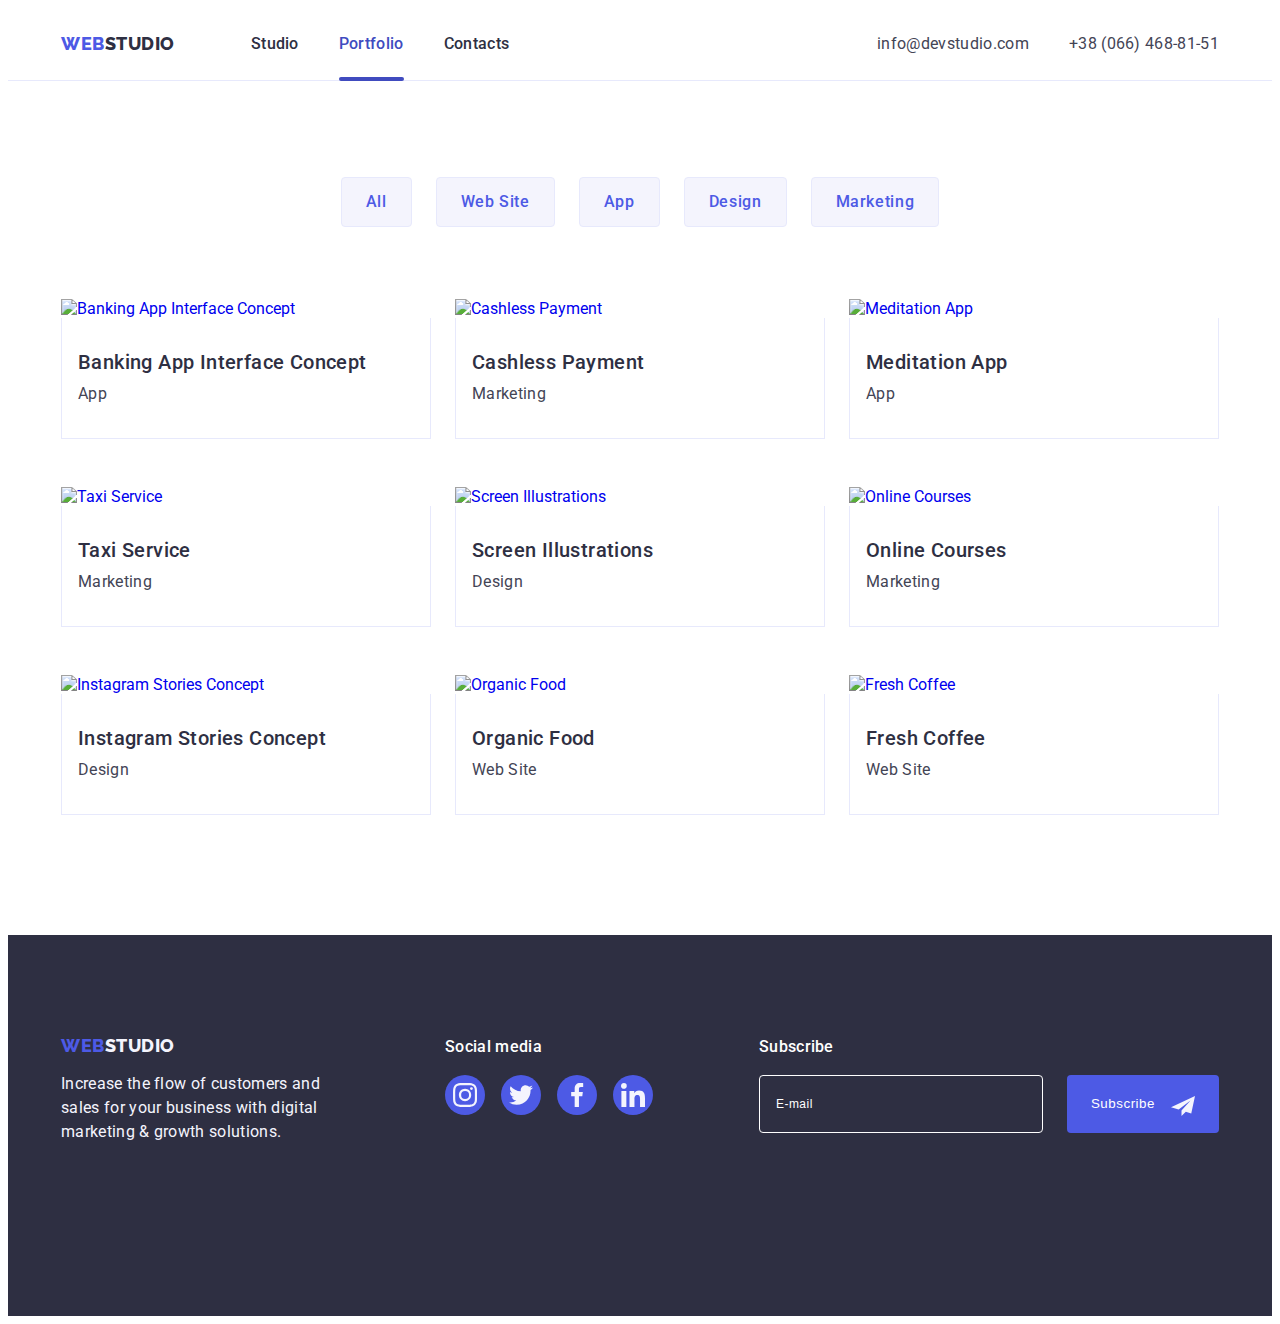
==== commit 42c8b30c: "Add SEO" ====
--- a/portfolio.html
+++ b/portfolio.html
@@ -4,7 +4,11 @@
     <meta charset="UTF-8" />
     <meta http-equiv="X-UA-Compatible" content="IE=edge" />
     <meta name="viewport" content="width=device-width, initial-scale=1.0" />
-    <title>Portfolio</title>
+    <title>Portfolio WebStudio</title>
+    <meta
+      name="description"
+      content="Projects WebStudio for Ukraine and Europe in Kharkov. Tel/Viber/Telegram +380664688151."
+    />
     <link rel="preconnect" href="https://fonts.googleapis.com" />
     <link rel="preconnect" href="https://fonts.gstatic.com" crossorigin />
     <link
@@ -39,29 +43,126 @@
               >
             </li>
             <li class="menu-item">
-              <a class="menu-item-link link" href="">Contacts</a>
+              <a class="menu-item-link link" href="./index.html">Contacts</a>
             </li>
           </ul>
         </nav>
         <address class="address-main">
           <ul class="contact-main list">
             <li class="email">
-              <a class="menu-item-address link" href="mailto:info@devstudio.com"
+              <a
+                class="menu-item-address link"
+                href="mailto:info@seoinar.com.ua"
                 >info@devstudio.com</a
               >
             </li>
             <li class="tel">
-              <a class="menu-item-address link" href="tel:+110001111111"
-                >+11 (000) 111-11-11</a
+              <a class="menu-item-address link" href="tel:+380664688151"
+                >+38 (066) 468-81-51</a
               >
             </li>
           </ul>
         </address>
-        <button class="menu-button" type="button">
+        <button class="menu-button" type="button" data-menu-open>
           <svg class="menu-icon" width="32" height="22">
             <use href="./images/icons.svg#icon-menu"></use>
           </svg>
         </button>
+      </div>
+      <!--MOBILE MENU-->
+      <div class="mob-menu is-hidden" data-menu>
+        <button type="button" class="menu-close-btn" data-menu-close>
+          <svg class="menu-close-btn-icon" width="8" height="8">
+            <use href="./images/icons.svg#icon-close-modal"></use>
+          </svg>
+        </button>
+        <nav>
+          <ul class="mob-menu-list list">
+            <li class="mob-menu-item">
+              <a class="mob-menu-item-link link" href="./index.html">Studio</a>
+            </li>
+            <li class="mob-menu-item">
+              <a
+                class="mob-menu-item-link link current-mob"
+                href="./portfolio.html"
+                >Portfolio</a
+              >
+            </li>
+            <li class="mob-menu-item">
+              <a class="mob-menu-item-link link" href="./index.html"
+                >Contacts</a
+              >
+            </li>
+          </ul>
+        </nav>
+        <div>
+          <address class="mob-address-main">
+            <ul class="mob-menu-contact-main list">
+              <li class="mob-menu-tel">
+                <a class="mob-menu-item-tel link" href="tel:+380664688151"
+                  >+38 (066) 468-81-51</a
+                >
+              </li>
+              <li class="mob-menu-email">
+                <a
+                  class="mob-menu-item-email link"
+                  href="mailto:info@seoinar.com.ua"
+                  >info@seoinar.com.ua</a
+                >
+              </li>
+            </ul>
+          </address>
+          <ul class="mob-social-list-team list">
+            <li class="mob-social-list-team-item">
+              <a
+                href="https://www.instagram.com/seoinar/"
+                class="mob-social-link-team"
+                target="_blank"
+                rel="nofollow noopener"
+              >
+                <svg class="mob-social-list-icon" width="24" height="24">
+                  <use href="./images/icons.svg#icon-team-instagram"></use>
+                </svg>
+              </a>
+            </li>
+            <li class="mob-social-list-team-item">
+              <a
+                href="https://twitter.com/SEOinar"
+                class="mob-social-link-team"
+                target="_blank"
+                rel="nofollow noopener"
+              >
+                <svg class="mob-social-list-icon" width="24" height="24">
+                  <use href="./images/icons.svg#icon-team-twitter"></use>
+                </svg>
+              </a>
+            </li>
+            <li class="mob-social-list-team-item">
+              <a
+                href="https://www.facebook.com/studio.seoinar"
+                class="mob-social-link-team"
+                target="_blank"
+                rel="nofollow noopener"
+              >
+                <svg class="mob-social-list-icon" width="24" height="24">
+                  <use href="./images/icons.svg#icon-team-facebook"></use>
+                </svg>
+              </a>
+            </li>
+            <li class="mob-social-list-team-item">
+              <a
+                href="https://www.linkedin.com/in/seoinar/"
+                class="mob-social-link-team"
+                target="_blank"
+                rel="nofollow noopener"
+              >
+                <svg class="mob-social-list-icon" width="24" height="24">
+                  <use href="./images/icons.svg#icon-team-linkedin"></use>
+                </svg>
+              </a>
+            </li>
+          </ul>
+        </div>
       </div>
     </header>
     <!--Body Website-->
@@ -89,14 +190,37 @@
           </ul>
           <ul class="projects-menu list">
             <li class="projects-menu-item">
-              <a class="project-link link" href="">
+              <a class="project-link link" href="./portfolio.html">
                 <div class="projects-color-wrap">
-                  <img
-                    class="projects-img"
-                    src="./images/banking-app.jpg"
-                    alt="Banking App Interface Concept"
-                    width="360"
-                  />
+                  <picture>
+                    <source
+                      srcset="
+                        ./images/banking-app.jpg    1x,
+                        ./images/banking-app-2x.jpg 2x
+                      "
+                      media="(min-width: 1158px)"
+                    />
+                    <source
+                      srcset="
+                        ./images/banking-app-tab.jpg    1x,
+                        ./images/banking-app-tab-2x.jpg 2x
+                      "
+                      media="(min-width: 768px)"
+                    />
+                    <source
+                      srcset="
+                        ./images/banking-app-mob.jpg    1x,
+                        ./images/banking-app-mob-2x.jpg 2x
+                      "
+                      media="(max-width: 767px)"
+                    />
+                    <img
+                      class="projects-img"
+                      src="./images/banking-app-mob.jpg"
+                      alt="Banking App Interface Concept"
+                      width="396"
+                    />
+                  </picture>
                   <p class="projects-cover-text">
                     14 Stylish and User-Friendly App Design Concepts · Task
                     Manager App · Calorie Tracker App · Exotic Fruit Ecommerce
@@ -112,14 +236,37 @@
               </a>
             </li>
             <li class="projects-menu-item">
-              <a class="project-link link" href="">
+              <a class="project-link link" href="./portfolio.html">
                 <div class="projects-color-wrap">
-                  <img
-                    class="projects-img"
-                    src="./images/cashless-payment.jpg"
-                    alt="Cashless Payment"
-                    width="360"
-                  />
+                  <picture>
+                    <source
+                      srcset="
+                        ./images/cashless-payment.jpg    1x,
+                        ./images/cashless-payment-2x.jpg 2x
+                      "
+                      media="(min-width: 1158px)"
+                    />
+                    <source
+                      srcset="
+                        ./images/cashless-payment-tab.jpg    1x,
+                        ./images/cashless-payment-tab-2x.jpg 2x
+                      "
+                      media="(min-width: 768px)"
+                    />
+                    <source
+                      srcset="
+                        ./images/cashless-payment-mob.jpg    1x,
+                        ./images/cashless-payment-mob-2x.jpg 2x
+                      "
+                      media="(max-width: 767px)"
+                    />
+                    <img
+                      class="projects-img"
+                      src="./images/cashless-payment-mob.jpg"
+                      alt="Cashless Payment"
+                      width="396"
+                    />
+                  </picture>
                   <p class="projects-cover-text">
                     14 Stylish and User-Friendly App Design Concepts · Task
                     Manager App · Calorie Tracker App · Exotic Fruit Ecommerce
@@ -133,14 +280,37 @@
               >
             </li>
             <li class="projects-menu-item">
-              <a class="project-link link" href=""
+              <a class="project-link link" href="./portfolio.html"
                 ><div class="projects-color-wrap">
-                  <img
-                    class="projects-img"
-                    src="./images/meditation-app.jpg"
-                    alt="Meditation App"
-                    width="360"
-                  />
+                  <picture>
+                    <source
+                      srcset="
+                        ./images/meditation-app.jpg    1x,
+                        ./images/meditation-app-2x.jpg 2x
+                      "
+                      media="(min-width: 1158px)"
+                    />
+                    <source
+                      srcset="
+                        ./images/meditation-app-tab.jpg    1x,
+                        ./images/meditation-app-tab-2x.jpg 2x
+                      "
+                      media="(min-width: 768px)"
+                    />
+                    <source
+                      srcset="
+                        ./images/meditation-app-mob.jpg    1x,
+                        ./images/meditation-app-mob-2x.jpg 2x
+                      "
+                      media="(max-width: 767px)"
+                    />
+                    <img
+                      class="projects-img"
+                      src="./images/meditation-app-mob.jpg"
+                      alt="Meditation App"
+                      width="396"
+                    />
+                  </picture>
                   <p class="projects-cover-text">
                     14 Stylish and User-Friendly App Design Concepts · Task
                     Manager App · Calorie Tracker App · Exotic Fruit Ecommerce
@@ -154,14 +324,37 @@
               >
             </li>
             <li class="projects-menu-item">
-              <a class="project-link link" href=""
+              <a class="project-link link" href="./portfolio.html"
                 ><div class="projects-color-wrap">
-                  <img
-                    class="projects-img"
-                    src="./images/taxi-service.jpg"
-                    alt="Taxi Service"
-                    width="360"
-                  />
+                  <picture>
+                    <source
+                      srcset="
+                        ./images/taxi-service.jpg    1x,
+                        ./images/taxi-service-2x.jpg 2x
+                      "
+                      media="(min-width: 1158px)"
+                    />
+                    <source
+                      srcset="
+                        ./images/taxi-service-tab.jpg    1x,
+                        ./images/taxi-service-tab-2x.jpg 2x
+                      "
+                      media="(min-width: 768px)"
+                    />
+                    <source
+                      srcset="
+                        ./images/taxi-service-mob.jpg    1x,
+                        ./images/taxi-service-mob-2x.jpg 2x
+                      "
+                      media="(max-width: 767px)"
+                    />
+                    <img
+                      class="projects-img"
+                      src="./images/taxi-service-mob.jpg"
+                      alt="Taxi Service"
+                      width="396"
+                    />
+                  </picture>
                   <p class="projects-cover-text">
                     14 Stylish and User-Friendly App Design Concepts · Task
                     Manager App · Calorie Tracker App · Exotic Fruit Ecommerce
@@ -175,14 +368,37 @@
               >
             </li>
             <li class="projects-menu-item">
-              <a class="project-link link" href=""
+              <a class="project-link link" href="./portfolio.html"
                 ><div class="projects-color-wrap">
-                  <img
-                    class="projects-img"
-                    src="./images/screen-illustrations.jpg"
-                    alt="Screen Illustrations"
-                    width="360"
-                  />
+                  <picture>
+                    <source
+                      srcset="
+                        ./images/screen-illustrations.jpg    1x,
+                        ./images/screen-illustrations-2x.jpg 2x
+                      "
+                      media="(min-width: 1158px)"
+                    />
+                    <source
+                      srcset="
+                        ./images/screen-illustrations-tab.jpg    1x,
+                        ./images/screen-illustrations-tab-2x.jpg 2x
+                      "
+                      media="(min-width: 768px)"
+                    />
+                    <source
+                      srcset="
+                        ./images/screen-illustrations-mob.jpg    1x,
+                        ./images/screen-illustrations-mob-2x.jpg 2x
+                      "
+                      media="(max-width: 767px)"
+                    />
+                    <img
+                      class="projects-img"
+                      src="./images/screen-illustrations-mob.jpg"
+                      alt="Screen Illustrations"
+                      width="396"
+                    />
+                  </picture>
                   <p class="projects-cover-text">
                     14 Stylish and User-Friendly App Design Concepts · Task
                     Manager App · Calorie Tracker App · Exotic Fruit Ecommerce
@@ -196,14 +412,37 @@
               >
             </li>
             <li class="projects-menu-item">
-              <a class="project-link link" href=""
+              <a class="project-link link" href="./portfolio.html"
                 ><div class="projects-color-wrap">
-                  <img
-                    class="projects-img"
-                    src="./images/online-courses.jpg"
-                    alt="Online Courses"
-                    width="360"
-                  />
+                  <picture>
+                    <source
+                      srcset="
+                        ./images/online-courses.jpg    1x,
+                        ./images/online-courses-2x.jpg 2x
+                      "
+                      media="(min-width: 1158px)"
+                    />
+                    <source
+                      srcset="
+                        ./images/online-courses-tab.jpg    1x,
+                        ./images/online-courses-tab-2x.jpg 2x
+                      "
+                      media="(min-width: 768px)"
+                    />
+                    <source
+                      srcset="
+                        ./images/online-courses-mob.jpg    1x,
+                        ./images/online-courses-mob-2x.jpg 2x
+                      "
+                      media="(max-width: 767px)"
+                    />
+                    <img
+                      class="projects-img"
+                      src="./images/online-courses-mob.jpg"
+                      alt="Online Courses"
+                      width="396"
+                    />
+                  </picture>
                   <p class="projects-cover-text">
                     14 Stylish and User-Friendly App Design Concepts · Task
                     Manager App · Calorie Tracker App · Exotic Fruit Ecommerce
@@ -217,14 +456,37 @@
               >
             </li>
             <li class="projects-menu-item">
-              <a class="project-link link" href=""
+              <a class="project-link link" href="./portfolio.html"
                 ><div class="projects-color-wrap">
-                  <img
-                    class="projects-img"
-                    src="./images/instagram-stories.jpg"
-                    alt="Instagram Stories Concept"
-                    width="360"
-                  />
+                  <picture>
+                    <source
+                      srcset="
+                        ./images/instagram-stories.jpg    1x,
+                        ./images/instagram-stories-2x.jpg 2x
+                      "
+                      media="(min-width: 1158px)"
+                    />
+                    <source
+                      srcset="
+                        ./images/instagram-stories-tab.jpg    1x,
+                        ./images/instagram-stories-tab-2x.jpg 2x
+                      "
+                      media="(min-width: 768px)"
+                    />
+                    <source
+                      srcset="
+                        ./images/instagram-stories-mob.jpg    1x,
+                        ./images/instagram-stories-mob-2x.jpg 2x
+                      "
+                      media="(max-width: 767px)"
+                    />
+                    <img
+                      class="projects-img"
+                      src="./images/instagram-stories-mob.jpg"
+                      alt="Instagram Stories Concept"
+                      width="396"
+                    />
+                  </picture>
                   <p class="projects-cover-text">
                     14 Stylish and User-Friendly App Design Concepts · Task
                     Manager App · Calorie Tracker App · Exotic Fruit Ecommerce
@@ -238,14 +500,37 @@
               >
             </li>
             <li class="projects-menu-item">
-              <a class="project-link link" href=""
+              <a class="project-link link" href="./portfolio.html"
                 ><div class="projects-color-wrap">
-                  <img
-                    class="projects-img"
-                    src="./images/organic-food.jpg"
-                    alt="Organic Food"
-                    width="360"
-                  />
+                  <picture>
+                    <source
+                      srcset="
+                        ./images/organic-food.jpg    1x,
+                        ./images/organic-food-2x.jpg 2x
+                      "
+                      media="(min-width: 1158px)"
+                    />
+                    <source
+                      srcset="
+                        ./images/organic-food-tab.jpg    1x,
+                        ./images/organic-food-tab-2x.jpg 2x
+                      "
+                      media="(min-width: 768px)"
+                    />
+                    <source
+                      srcset="
+                        ./images/organic-food-mob.jpg    1x,
+                        ./images/organic-food-mob-2x.jpg 2x
+                      "
+                      media="(max-width: 767px)"
+                    />
+                    <img
+                      class="projects-img"
+                      src="./images/organic-food-mob.jpg"
+                      alt="Organic Food"
+                      width="396"
+                    />
+                  </picture>
                   <p class="projects-cover-text">
                     14 Stylish and User-Friendly App Design Concepts · Task
                     Manager App · Calorie Tracker App · Exotic Fruit Ecommerce
@@ -259,14 +544,37 @@
               >
             </li>
             <li class="projects-menu-item">
-              <a class="project-link link" href=""
+              <a class="project-link link" href="./portfolio.html"
                 ><div class="projects-color-wrap">
-                  <img
-                    class="projects-img"
-                    src="./images/fresh-coffee.jpg"
-                    alt="Fresh Coffee"
-                    width="360"
-                  />
+                  <picture>
+                    <source
+                      srcset="
+                        ./images/fresh-coffee.jpg    1x,
+                        ./images/fresh-coffee-2x.jpg 2x
+                      "
+                      media="(min-width: 1158px)"
+                    />
+                    <source
+                      srcset="
+                        ./images/fresh-coffee-tab.jpg    1x,
+                        ./images/fresh-coffee-tab-2x.jpg 2x
+                      "
+                      media="(min-width: 768px)"
+                    />
+                    <source
+                      srcset="
+                        ./images/fresh-coffee-mob.jpg    1x,
+                        ./images/fresh-coffee-mob-2x.jpg 2x
+                      "
+                      media="(max-width: 767px)"
+                    />
+                    <img
+                      class="projects-img"
+                      src="./images/fresh-coffee-mob.jpg"
+                      alt="Fresh Coffee"
+                      width="396"
+                    />
+                  </picture>
                   <p class="projects-cover-text">
                     14 Stylish and User-Friendly App Design Concepts · Task
                     Manager App · Calorie Tracker App · Exotic Fruit Ecommerce
@@ -299,28 +607,48 @@
           <p class="social-title">Social media</p>
           <ul class="social-footer-list list">
             <li class="social-footer-item">
-              <a href="" class="social-footer-link">
+              <a
+                href="https://www.instagram.com/seoinar/"
+                class="social-footer-link"
+                target="_blank"
+                rel="nofollow noopener"
+              >
                 <svg class="social-list-icon" width="24" height="24">
                   <use href="./images/icons.svg#icon-footer-instagram"></use>
                 </svg>
               </a>
             </li>
             <li class="social-footer-item">
-              <a href="" class="social-footer-link">
+              <a
+                href="https://twitter.com/SEOinar"
+                class="social-footer-link"
+                target="_blank"
+                rel="nofollow noopener"
+              >
                 <svg class="social-list-icon" width="24" height="24">
                   <use href="./images/icons.svg#icon-footer-twitter"></use>
                 </svg>
               </a>
             </li>
             <li class="social-footer-item">
-              <a href="" class="social-footer-link">
+              <a
+                href="https://www.facebook.com/studio.seoinar"
+                class="social-footer-link"
+                target="_blank"
+                rel="nofollow noopener"
+              >
                 <svg class="social-list-icon" width="24" height="24">
                   <use href="./images/icons.svg#icon-footer-facebook"></use>
                 </svg>
               </a>
             </li>
             <li class="social-footer-item">
-              <a href="" class="social-footer-link">
+              <a
+                href="https://www.linkedin.com/in/seoinar/"
+                class="social-footer-link"
+                target="_blank"
+                rel="nofollow noopener"
+              >
                 <svg class="social-list-icon" width="24" height="24">
                   <use href="./images/icons.svg#icon-team-linkedin"></use>
                 </svg>
@@ -353,5 +681,6 @@
         </div>
       </div>
     </footer>
+    <script src="./js/menu.js" type="module"></script>
   </body>
 </html>
--- a/css/styles.css
+++ b/css/styles.css
@@ -119,11 +119,10 @@
     .hero {
         background-image: var(--bg-gradient), url(../images/hero-bg-mob2x.jpg);
     }
+    
 }
 
 .hero-title {      
-/*    font-size: 56px;
-    line-height: 1.07;*/
     font-size: 36px;
     line-height: 1.11;
     text-align: center;
@@ -160,12 +159,6 @@
 
 /*---------------BENEFITS---------------*/
 
-.benefits {
-}
-
-.benefits-title {      
-}
-
 .benefits-menu {
     display: flex;
     justify-content: center;
@@ -184,6 +177,7 @@
     letter-spacing: 0.02em;
     color: var(--color-main-text);
     margin-bottom: 8px;
+    text-align: center;
 }
 
 .benefits-text {
@@ -234,9 +228,6 @@
     flex-basis: 100%;    
 }
 
-.team-img {
-}
-
 .team-subtitle {
     font-weight: 500;
     font-size: 20px;
@@ -300,12 +291,6 @@
 }
 
 /*-------------CUSTOMERS------------------*/
-.customers {}
-
-.section {}
-
-.container {}
-
 .customers-title {
     font-size: 36px;
     line-height: 1.11;
@@ -353,28 +338,20 @@
 .customers-link:focus .customers-icon {
     fill: var(--color-hover);        
 }
+
 /*---------------PROJECTS---------------*/
-
-.projects-container{
-}
-    
 .projects {
     padding-top: 96px;
     padding-bottom: 120px;
 }
 
-.projects-title {}
-
 .projects-menu-button {
     display: flex;
     align-items: center;
     gap: 24px;
-    justify-content: center;
+    justify-content: left;
     flex-wrap: wrap;
     margin-bottom: 72px;
-}
-
-.projects-menu-item-button {     
 }
 
 .projects-button {
@@ -397,13 +374,13 @@
 .projects-menu {
     display: flex;
     align-items: center;
-    gap: 48px 24px;
+    gap: 48px;
     justify-content: center;
     flex-wrap: wrap;    
 }
 
 .projects-menu-item {
-    width: calc((100% - 48px) / 3);       
+    width: 100%;       
 }
 
 .projects-color-wrap{
@@ -427,9 +404,6 @@
     transition: transform var(--transform-hover-focus);
 }
 
-.projects-img {    
-}
-
 .projects-subtitle {
     font-weight: 500;
     font-size: 20px;
@@ -484,7 +458,6 @@
 }
 
 /*---------------FOOTER---------------*/
-
 .footer-main{
     background: var(--color-main-text);
     padding-top: 96px;
@@ -516,8 +489,7 @@
 
 .logo-footer-container{
     display: flex;
-    align-items: baseline;
-    justify-content: baseline;    
+    align-items: baseline;    
     flex-wrap: wrap;
 }
 
@@ -574,7 +546,7 @@
 
 .subscribe {
     margin: 0 auto;
-    text-align:center;
+    text-align:center; 
 }
 
 .subscribe-title {    
@@ -586,12 +558,11 @@
 }
 
 .subscribe-form {
-    display: block;     
+    display: block; 
 }
 
 .subscribe-text{
     border: 1px solid var(--background-color);
-    /*box-shadow: 0px 4px 4px rgba(0, 0, 0, 0.15);*/
     border-radius: 4px;
     outline: none;        
     width: 100%;
@@ -616,7 +587,7 @@
 }
 
 .subscribe-label {
-    margin-right: 24px;    
+     margin-right: 0;     
 }
 
 .subscribe-btn {
@@ -661,6 +632,7 @@
     height: 100%;
     background-color:rgba(46, 47, 66, 0.4);
     transition: opacity var(--transform-hover-focus), visibility var(--transform-hover-focus);
+    overflow: auto;
 }
 
 .modal {
@@ -669,8 +641,9 @@
     left:50%;
     transform: translate(-50%, -50%) scaleY(1);
     transition: transform var(--transform-hover-focus);
-    width: 408px;
-    height: 576px;
+    /* width: 392px; */
+    width: calc(100% - 32px);
+    min-height: 576px;
     background-color:#FCFCFC;
     box-shadow: 0px 1px 1px rgba(0, 0, 0, 0.14), 0px 1px 3px rgba(0, 0, 0, 0.12), 0px 2px 1px rgba(0, 0, 0, 0.2);
     border-radius: 4px;
@@ -734,6 +707,7 @@
 .modal-form {
     display: flex;
     flex-direction: column;
+    overflow: auto;
 }
 
 .modal-form-input {
@@ -838,30 +812,6 @@
 .modal-form-checkbox:focus+.modal-form-checkbox-desc span {
     border-color: var(--color-logo-button);
 }
-
-/*.modal-form-checkbox-desc::before{
-    content: '';
-    display: block;
-    width: 16px;
-    height: 16px;
-    border: 1px solid rgba(46, 47, 66, 0.4);
-    border-radius: 2px;
-    cursor: pointer;
-    margin-right: 8px;
-}
-
-.modal-form-checkbox:checked + .modal-form-checkbox-desc::before{
-    background-color: var(--color-hover);
-    border: 1px solid #404BBF;
-    border-radius: 2px;
-    background-image: url(../images/checkbox-modal.svg);
-    background-repeat: no-repeat;   
-    background-position: center; 
-}
-
-.modal-form-checkbox:focus + .modal-form-checkbox-desc::before {
-    border-color: var(--color-logo-button);
-}*/
 
 .modal-send-button {
     background-color: var(--color-logo-button);
@@ -909,8 +859,154 @@
     stroke: var(--color-main-text);
     transition: stroke var(--transform-hover-focus);
 }
+
+/*------------MOBILE MENU----------------------*/
+.mob-menu {
+    position: fixed;
+    top: 0;
+    width: 100vw;
+    height: 100vh;    
+    z-index: 2; 
+    padding: 80px 35px 40px 40px;
+    background-color: var(--background-color);
+    box-shadow: 0px 2px 1px rgba(46, 47, 66, 0.08), 0px 1px 1px rgba(46, 47, 66, 0.16), 0px 1px 6px rgba(46, 47, 66, 0.08);
+    display: flex;
+    flex-direction: column;
+    justify-content: space-between;
+}
+
+.menu-close-btn {
+    position: absolute;
+    top: 24px;
+    right: 24px;
+    display: flex;
+    justify-content: center;
+    align-items: center;
+    width: 24px;
+    height: 24px;
+    background-color: var(--background-color); 
+    border: 1px solid rgba(0, 0, 0, 0.1);
+    opacity: 1;  
+    border-radius: 50%;
+    transition: background-color var(--transform-hover-focus);
+}
+
+.menu-close-btn:hover,
+.menu-close-btn:focus {
+    background-color: var(--color-hover);
+}
+
+.menu-close-btn-icon {
+    transition: fill var(--transform-hover-focus);
+}
+
+.menu-close-btn:hover .menu-close-btn-icon,
+.menu-close-btn:focus .menu-close-btn-icon {
+    fill: var(--color-fon-text-button);
+
+}
+
+.mob-menu-list{
+    display: flex;
+    gap: 40px;
+    flex-direction: column;
+}
+
+.mob-menu-item {
+    font-weight: 700;
+    font-size: 36px;
+    line-height: 1.11;
+    letter-spacing: 0.02em;
+    color: var(--color-main-text);
+}
+
+.mob-menu-item-link {
+    color: var(--color-main-text);
+}
+
+.current-mob {
+    color: var(--color-hover);
+}
+
+.mob-menu-contact-main {
+    display: flex;
+    gap: 40px;
+    flex-direction: column;
+}
+
+.mob-menu-email {
+    font-weight: 500;
+    font-size: 20px;
+    line-height: 1.20;
+    letter-spacing: 0.02em;
+    color: var(--color-second-text);    
+}
+
+.mob-menu-item-email {
+    color: var(--color-second-text);
+    font-style: normal;
+}
+
+.mob-menu-item-tel {
+    color: var(--color-logo-button);
+    font-style: normal;
+    font-size: 36px;
+}
+
+.mob-menu-tel {
+    font-weight: 700;
+    font-size: 36px;
+    line-height: 1.11;
+    letter-spacing: 0.02em;
+    text-transform: capitalize;
+    color: var(--color-logo-button);
+}
+
+.mob-social-list-team {
+    display: flex;
+    justify-content: start;
+    gap: 12%;
+    margin-top: 48px;
+}
+
+.mob-social-list-team-item {
+    width: 40px;
+    height: 40px;
+}
+
+.mob-social-link-team {
+    width: 100%;
+    height: 100%;
+    border-radius: 50%;
+    background-color: var(--color-logo-button);
+    display: flex;
+    justify-content: center;
+    align-items: center;
+    transition: background-color var(--transform-hover-focus);
+}
+
+.mob-social-link-team:hover,
+.mob-social-link-team:focus {
+    background-color: #31D0AA;
+}
+
+.mob-social-list-icon {
+    fill: var(--color-footer-fon);
+    transition: fill var(--transform-hover-focus);
+}
+
+.mob-social-link-team:hover .mob-social-list-icon,
+.mob-social-link-team:focus .mob-social-list-icon {
+    fill: var(--color-footer-fon);
+}
+
+.mob-menu.is-hidden {
+    opacity: 0;
+    visibility: hidden;
+    pointer-events: none;
+}
+
 /*-----------HIDDEN TEXT---------------------*/
-
 .visuallyhidden {
     position: absolute;
     width: 1px;
--- a/css/media.css
+++ b/css/media.css
@@ -1,19 +1,32 @@
+@media screen and (max-width: 427px) {
+    .mob-menu-item-tel {
+        font-size: 7vw;
+    }
+
+}
+
 @media screen and (min-width: 428px) {
     .container {
         max-width: 428px;
     }
 
-    /*---------------TEAM---------------*/
+/*---------------TEAM---------------*/
      .team > .container {
      width: 294px; 
 }
 
-.benefits-menu, .team-menu {
+    .benefits-menu, .team-menu {
     gap: 72px 24px;
 }
 
-.customers-list {
+    .customers-list {
     gap: 72px 16px;
+}
+
+    .mob-social-list-team {
+    gap: 56px;
+}
+
 }
 
 /*-------CONTAINER 768px-----------------*/
@@ -22,19 +35,23 @@
         max-width: 768px;
     }
 
-    /*---------------HEADER--------------*/
+/*---------------HEADER--------------*/
+        .header-main {
+            padding-top: 16px;
+            padding-bottom: 16px;
+        }
+
         .menu-button{
             display: none;
         }
+
         .menu {
             display: flex;
             align-items: center;
             gap: 40px;
             margin-left: 76px;
-        }
-    
-        .menu-item {}
-    
+        }    
+          
         .menu-item-link {
             font-weight: 500;
             font-size: 16px;
@@ -45,8 +62,9 @@
         }
     
         .menu-item-address {
-            line-height: 1.5;
-            letter-spacing: 0.02em;
+            font-size: 12px;
+            line-height: 1.17;
+            letter-spacing: 0.04em;
             color: var(--color-second-text);
             transition: color var(--transform-hover-focus);
         }
@@ -57,15 +75,16 @@
         .menu-item-address:focus {
             color: var(--color-hover);    
         }
-    .address-main {
-        font-weight: 400;
-        font-size: 12px;
-        line-height: 1.17;
-        letter-spacing: 0.04em;
-        font-style: normal;        
-        color: var(--color-second-text);
-        margin-left: auto;
-        display: block;
+
+        .address-main {
+            font-weight: 400;
+            font-size: 12px;
+            line-height: 1.17;
+            letter-spacing: 0.04em;
+            font-style: normal;        
+            color: var(--color-second-text);
+            margin-left: auto;
+            display: block;
         }
     
         .contact-main {
@@ -77,14 +96,16 @@
         }
     
         .email {
-            line-height: 1.5;
-            letter-spacing: 0.02em;
+            font-size: 12px;
+            line-height: 1.17;
+            letter-spacing: 0.04em;
             color: var(--color-second-text);
         }
     
         .tel {
-            line-height: 1.5;
-            letter-spacing: 0.02em;
+            font-size: 12px;
+            line-height: 1.17;
+            letter-spacing: 0.04em;
             color: var(--color-second-text);
         }
     
@@ -97,15 +118,16 @@
             content: '';
             position: absolute;
             left: 0;
-            bottom: -40px;
+            bottom: -28px;
             width: 100%;
             height: 4px;
             border-radius: 2px;
             background-color: var(--color-hover);
         }
+        
     /*---------------HERO---------------*/
     .hero {    
-    background-image: var(--bg-gradient), url(../images/hero-bg-tab.jpg);
+        background-image: var(--bg-gradient), url(../images/hero-bg-tab.jpg);
     }
 
 @media (min-device-pixel-ratio: 2),
@@ -130,6 +152,10 @@
     gap: 72px 24px;
 }
 
+.benefits-subtitle {
+    text-align: left;
+}
+
 /*---------------TEAM---------------*/
  .team > .container {
     width: 582px;
@@ -177,6 +203,10 @@
     text-align: left;
 }
 
+.subscribe-label {
+    margin-right: 24px;
+}
+
 .subscribe-btn {
     margin-top: 0;
 }
@@ -196,6 +226,28 @@
     font-size: 12px;
 }    
 
+/*-----------MODAL WINDOW--------*/
+.modal {
+    width: 408px;
+    height: 586px;
+}
+
+/*-----------PORTFOLIO--------*/
+.projects-menu-item {
+    width: calc((100% - 24px) / 2);
+}
+
+.projects-menu {
+    gap: 72px 24px;
+    justify-content: left;
+}
+
+.projects-menu-button {
+    justify-content: center;
+}
+
+}
+
 /*-------CONTAINER 1200px-----------------*/
 @media screen and (min-width: 1200px) {
     .container {
@@ -208,14 +260,14 @@
 }
 
 /*--------------HEADER-----------------*/
+.header-main {
+    padding-top: 24px;
+    padding-bottom: 24px; 
+}
+
 .contact-main {
     gap: 40px;
     flex-direction: row;
-}
-
-.current::after {
-    content: '';
-    bottom: -28px;
 }
 
 .address-main {
@@ -224,6 +276,25 @@
     line-height: 1.5;
     letter-spacing: 0.02em;
 }
+
+.menu-item-address {
+    font-size: 16px;
+    line-height: 1.5;
+    letter-spacing: 0.02em;
+}
+
+.email {
+    font-size: 16px;
+    line-height: 1.5;
+    letter-spacing: 0.02em;
+}
+
+.tel {
+    font-size: 16px;
+    line-height: 1.5;
+    letter-spacing: 0.02em;
+}
+
 /*---------------HERO---------------*/
 .hero {
     padding-top: 188px;
@@ -302,7 +373,6 @@
 }
 
 /*---------------TEAM---------------*/
-
 .team > .container {
     width: 1200px;
 }
@@ -356,4 +426,20 @@
     opacity: 1;
 }
 
+/*-----------MODAL WINDOW--------*/
+.modal {
+    height: 584px;
+    width: 392px;
+}
+
+/*-----------PORTFOLIO--------*/
+.projects-menu-item {
+    width: calc((100% - 48px) / 3);
+}
+
+.projects-menu {
+    gap: 48px 24px;
+    justify-content: center;
+}
+
 }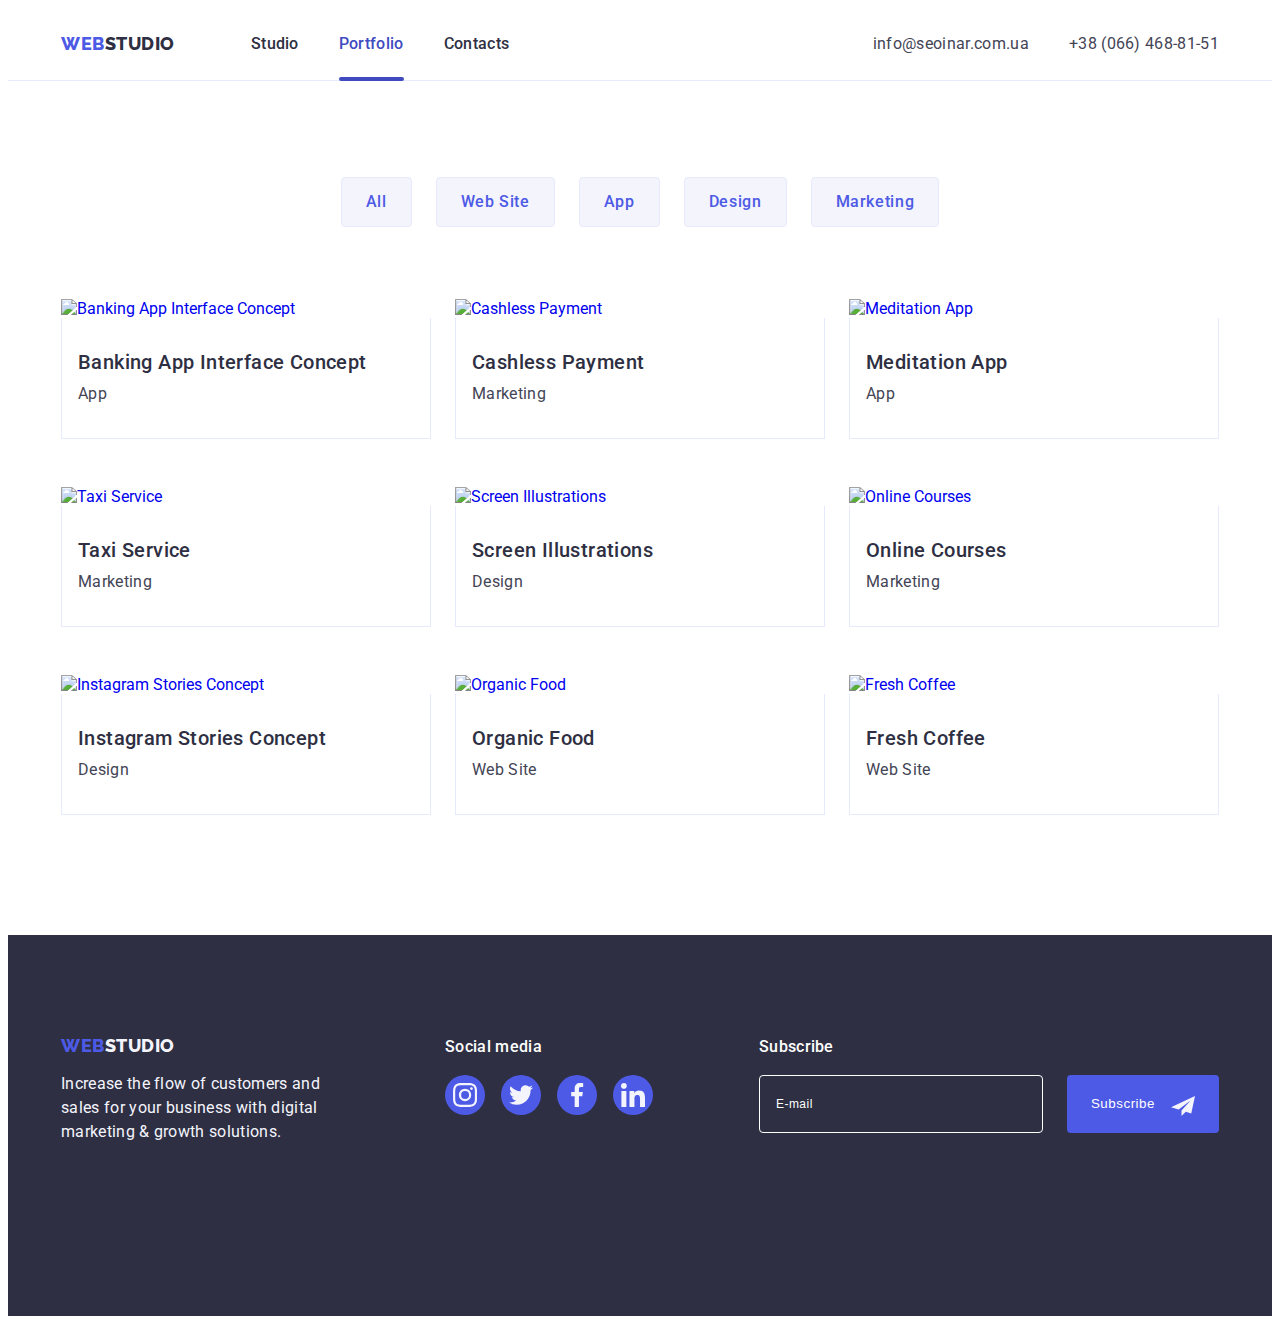
==== commit 40f6fb61: "Update webstudio" ====
--- a/portfolio.html
+++ b/portfolio.html
@@ -2,13 +2,17 @@
 <html lang="en">
   <head>
     <meta charset="UTF-8" />
+    <link rel="icon" type="image/svg+xml" href="/favicon.ico" />
     <meta http-equiv="X-UA-Compatible" content="IE=edge" />
     <meta name="viewport" content="width=device-width, initial-scale=1.0" />
-    <title>Portfolio WebStudio</title>
+    <title>
+      Project Portfolio for WebStudio in Kharkiv - Andrii Kurshatsov
+    </title>
     <meta
       name="description"
-      content="Projects WebStudio for Ukraine and Europe in Kharkov. Tel/Viber/Telegram +380664688151."
+      content="Portfolio for WebStudio in Kharkiv - Kurshatsov Andrii. My Viber/Telegram +38(066)468-81-51."
     />
+
     <link rel="preconnect" href="https://fonts.googleapis.com" />
     <link rel="preconnect" href="https://fonts.gstatic.com" crossorigin />
     <link
@@ -53,7 +57,7 @@
               <a
                 class="menu-item-address link"
                 href="mailto:info@seoinar.com.ua"
-                >info@devstudio.com</a
+                >info@seoinar.com.ua</a
               >
             </li>
             <li class="tel">
